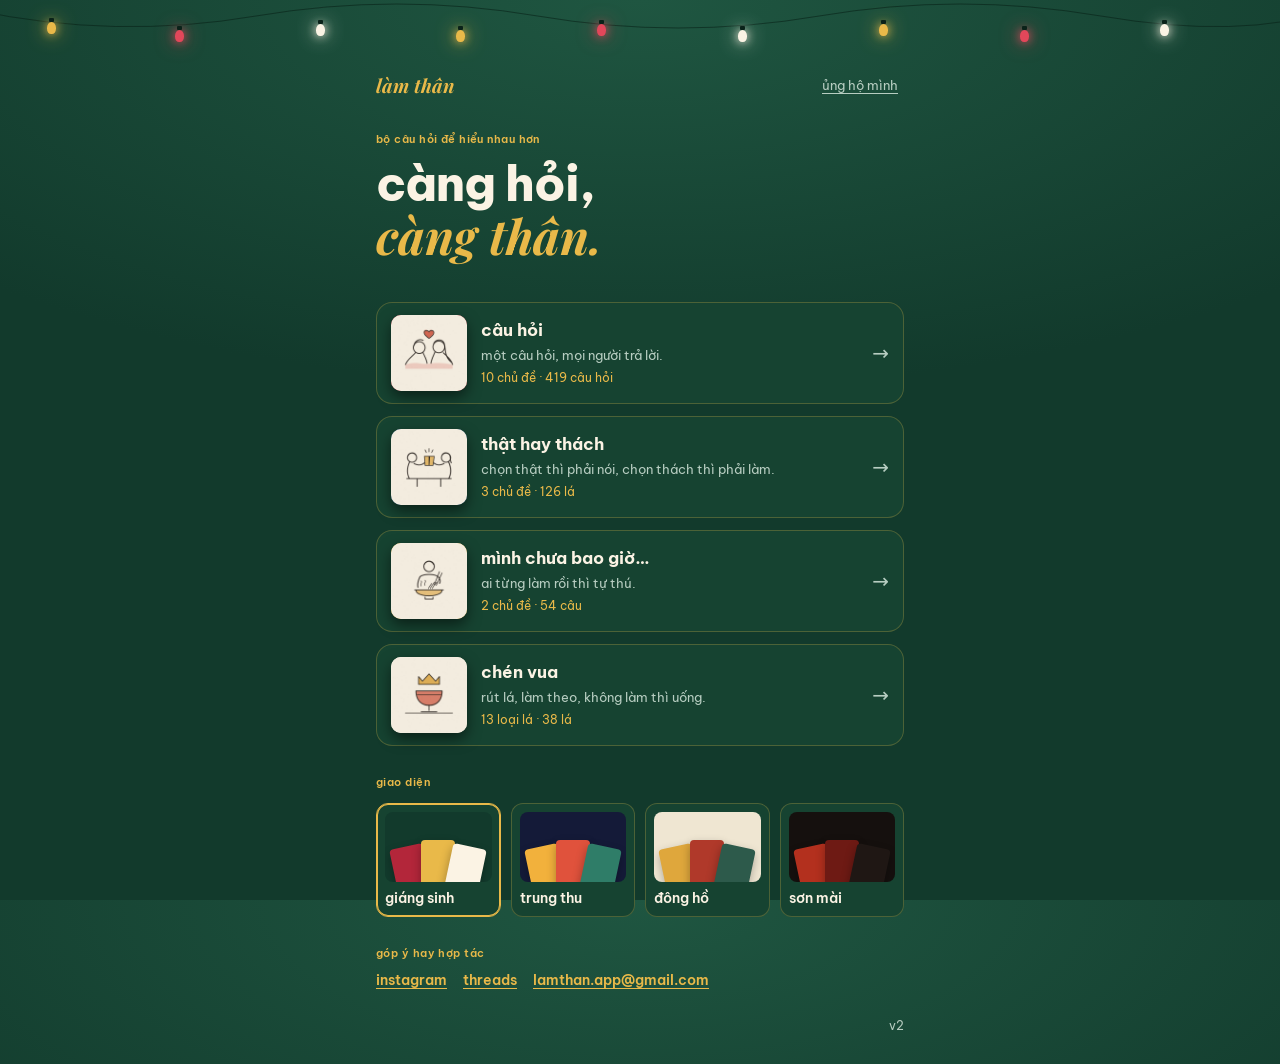
==== index.html @ cc56a8a8 "Chén Vua: Chủ Đề suggestions are concrete, checkable categories Co-Authored-By: Claude Opus 5.5 <nor" ====
<!doctype html>
<html lang="vi">
<head>
<meta charset="utf-8">
<meta name="viewport" content="width=device-width, initial-scale=1, viewport-fit=cover">
<meta name="theme-color" content="#141a38">
<meta name="description" content="Bộ câu hỏi để hiểu nhau hơn, cho những buổi cà phê, họp lớp, team building và những cuộc trò chuyện sâu.">
<link rel="icon" href="/icon.svg" type="image/svg+xml">
<link rel="icon" href="/icon-192.png" type="image/png" sizes="192x192">
<link rel="apple-touch-icon" href="/apple-touch-icon.png">
<link rel="manifest" href="/site.webmanifest">
<meta name="apple-mobile-web-app-title" content="làm thân">
<meta property="og:type" content="website">
<meta property="og:site_name" content="làm thân">
<meta property="og:title" content="làm thân · càng hỏi, càng thân">
<meta property="og:description" content="Bộ câu hỏi để hiểu nhau hơn, cho những buổi cà phê, họp lớp, team building và những cuộc trò chuyện sâu.">
<meta property="og:url" content="https://lamthan.com/">
<meta property="og:image" content="https://lamthan.com/og.png">
<meta property="og:image:width" content="1200">
<meta property="og:image:height" content="630">
<meta property="og:locale" content="vi_VN">
<meta name="twitter:card" content="summary_large_image">
<meta name="twitter:title" content="làm thân · càng hỏi, càng thân">
<meta name="twitter:description" content="Bộ câu hỏi để hiểu nhau hơn, cho những buổi cà phê, họp lớp, team building và những cuộc trò chuyện sâu.">
<meta name="twitter:image" content="https://lamthan.com/og.png">
<style>*,*::before,*::after{box-sizing:border-box}:root{padding-top:env(safe-area-inset-top,0px);padding-bottom:env(safe-area-inset-bottom,0px)}body{margin:0}img{max-width:100%}[hidden]{display:none!important}</style>
<title>làm thân</title>
<link rel="preconnect" href="https://fonts.googleapis.com">
<link rel="preconnect" href="https://fonts.gstatic.com" crossorigin>
<link rel="stylesheet" href="https://fonts.googleapis.com/css2?family=Playfair+Display:ital,wght@0,700;1,700&family=Be+Vietnam+Pro:wght@400;500;600;800&family=Cormorant+Garamond:ital,wght@1,500;1,600&family=Lora:ital,wght@0,700;1,600&display=swap">
<style>
  /* Themes ("giao diện"): each skin redefines tokens only. Default = Sơn Mài. */
  :root{
    --bg:#15100e; --bg-glow:#2a1c17; --surface:#211815; --field:#211815; --placeholder:#6f6254;
    --text:#ede3cf; --muted:#a39380;
    --accent:#c9a24a; --accent-soft:#8a7040; --on-accent:#1a120d;
    --line:rgba(201,162,74,.28); --line-strong:rgba(201,162,74,.55); --tint:rgba(237,227,207,.04);
    --c1:#b3301e; --c1-ink:#ede3cf;      /* cấp 1 — son đỏ */
    --c2:#6e1a14; --c2-ink:#ede3cf;      /* cấp 2 — cánh gián */
    --c3:#1f1714; --c3-ink:#ede3cf;      /* cấp 3 — sơn then */
    --debate:#2d4254; --debate-ink:#ede3cf;
    --wild:#c9a24a; --wild-ink:#1a120d; --final:#ede3cf; --final-ink:#2a1a14;
    --deck-3:#8c5a2b;
    --back-base:#1f1714; --back-rule:#c9a24a; --tap:#ede3cf;
    --seal-bg:#15100e; --seal-ink:#c9a24a; --seal-sub:#ede3cf; --seal-glow:none; --seal-size:20px;
    --veil:rgba(10,7,6,.82); --shadow:rgba(0,0,0,.5);
    --display:"Cormorant Garamond", "Iowan Old Style", Georgia, serif; --display-style:italic; --display-weight:500; --mark-size:20px;
    --sans:"Be Vietnam Pro", system-ui, -apple-system, "Segoe UI", Roboto, sans-serif;
    --card-font:var(--sans); --card-weight:800; --radius:18px;
    --truth:#c9a24a; --truth-ink:#1a120d; --dare:#b3301e; --dare-ink:#ede3cf;
    color-scheme:dark;
  }
  /* Đông Hồ — giấy điệp, màu khắc gỗ tự nhiên */
  :root[data-skin="dongho"]{
    --bg:#efe6d2; --bg-glow:#faf4e6; --surface:#faf5ea; --field:#fffaf0; --placeholder:#a3977f;
    --text:#221d17; --muted:#6d6250;
    --accent:#b0392a; --accent-soft:#dcaa9e; --on-accent:#fff8ec;
    --line:rgba(34,29,23,.16); --line-strong:rgba(34,29,23,.4); --tint:rgba(34,29,23,.03);
    --c1:#dfa73c; --c1-ink:#221d17; --c2:#b0392a; --c2-ink:#fff4e2; --c3:#2d5a4b; --c3-ink:#f6eedd;
    --debate:#2b3f6b; --debate-ink:#f6eedd;
    --wild:#221d17; --wild-ink:#efe6d2; --final:#fffaf0; --final-ink:#221d17;
    --deck-3:#6f8a3c;
    --back-base:#ece1c8; --back-rule:#221d17; --tap:#221d17;
    --seal-bg:#b0392a; --seal-ink:#fff4e2; --seal-sub:#fff4e2; --seal-size:19px;
    --veil:rgba(52,42,30,.5); --shadow:rgba(70,50,25,.22);
    --display:"Lora", Georgia, serif; --display-style:italic; --display-weight:600; --mark-size:19px;
    --card-font:"Lora", Georgia, serif; --card-weight:700; --radius:6px;
    --truth:#dfa73c; --truth-ink:#221d17; --dare:#b0392a; --dare-ink:#fff8ec;
    color-scheme:light;
  }
  /* Trung Thu — trăng rằm, đèn lồng đỏ, đêm tháng tám */
  /* Giáng Sinh — thông xanh, đỏ nam việt quất, đèn nháy vàng */
  :root[data-skin="giangsinh"]{
    --bg:#123a2c; --bg-glow:#1f5641; --surface:#174634; --field:#0f3226; --placeholder:#86a898;
    --text:#fbf3e4; --muted:#b7cdc1;
    --accent:#e9b949; --accent-soft:#8a7030; --on-accent:#1f1a08;
    --line:rgba(233,185,73,.26); --line-strong:rgba(233,185,73,.58); --tint:#164331;
    --c1:#b3263a; --c1-ink:#fbf3e4; --c2:#e9b949; --c2-ink:#2a1d06; --c3:#fbf3e4; --c3-ink:#123a2c;
    --debate:#2b5c8a; --debate-ink:#fbf3e4;
    --wild:#fbf3e4; --wild-ink:#123a2c; --final:#e9b949; --final-ink:#1f1a08;
    --deck-3:#b3263a;
    --back-base:#0f3226; --back-rule:#e9b949; --tap:#fbf3e4;
    --seal-bg:#b3263a; --seal-ink:#fbf3e4; --seal-sub:#ffd9a8; --seal-glow:0 0 12px rgba(233,185,73,.45); --seal-size:18px;
    --veil:rgba(5,20,14,.82); --shadow:rgba(0,0,0,.5);
    --display:"Playfair Display", Georgia, serif; --display-style:italic; --display-weight:700; --mark-size:19px;
    --card-font:"Playfair Display", Georgia, serif; --card-weight:700; --radius:16px;
    --truth:#e9b949; --truth-ink:#2a1d06; --dare:#b3263a; --dare-ink:#fbf3e4;
    color-scheme:dark;
  }
  :root[data-skin="giangsinh"] body{
    background-image:radial-gradient(120% 70% at 50% 0%, var(--bg-glow) 0%, var(--bg) 62%);
  }
  :root[data-skin="trungthu"]{
    --bg:#141a38; --bg-glow:#2b3468; --surface:#1d2450; --field:#161d3e; --placeholder:#7c83af;
    --text:#fdf3de; --muted:#a9afd4;
    --accent:#f2b13c; --accent-soft:#8a6a2c; --on-accent:#1a1236;
    --line:rgba(242,177,60,.26); --line-strong:rgba(242,177,60,.58); --tint:#1b2247;
    --c1:#f2b13c; --c1-ink:#2a1d06; --c2:#e0523c; --c2-ink:#fff1e4; --c3:#2f7d68; --c3-ink:#eafaf2;
    --debate:#7a5cc6; --debate-ink:#fdf3de;
    --wild:#fdf3de; --wild-ink:#1d2450; --final:#f2b13c; --final-ink:#1a1236;
    --deck-3:#e0523c;
    --back-base:#101636; --back-rule:#f2b13c; --tap:#fdf3de;
    --seal-bg:#e0523c; --seal-ink:#fff3dd; --seal-sub:#ffd9a8; --seal-glow:0 0 12px rgba(242,177,60,.45); --seal-size:18px;
    --veil:rgba(7,10,28,.82); --shadow:rgba(0,0,0,.5);
    --display:"Lora", Georgia, serif; --display-style:italic; --display-weight:600; --mark-size:19px;
    --card-font:"Lora", Georgia, serif; --card-weight:700; --radius:12px;
    --truth:#f2b13c; --truth-ink:#2a1d06; --dare:#e0523c; --dare-ink:#fff1e4;
    color-scheme:dark;
  }
  /* the full moon, low in the sky, only on this skin */
  :root[data-skin="trungthu"] body{
    background-image:
      radial-gradient(circle 66px at 86% 15%, #fff6d8 0 40px, rgba(255,240,196,.42) 42px, rgba(255,236,178,.12) 70px, transparent 112px),
      radial-gradient(120% 70% at 50% 0%, var(--bg-glow) 0%, var(--bg) 62%);
  }
  /* đèn lồng: a string of lanterns over the top edge, and sky lanterns drifting up behind */
  .festive{display:none}
  :root[data-skin="trungthu"] .festive, :root[data-skin="giangsinh"] .festive{
    display:block;position:fixed;inset:0;overflow:hidden;pointer-events:none;z-index:-1;
  }
  :root[data-skin="trungthu"] .screen, :root[data-skin="giangsinh"] .screen{padding-block:70px 28px}
  :root:not([data-skin="trungthu"]) .lantern, :root:not([data-skin="trungthu"]) .sky{display:none}
  .xmas{display:none}
  :root[data-skin="giangsinh"] .xmas{display:block}
  /* đèn nháy: a string of fairy lights along the top edge, and snow falling behind */
  .xmas .wire{position:absolute;left:0;top:0;width:100%;height:46px}
  .xmas .light{position:absolute;left:var(--x);top:var(--y);width:9px;height:12px;margin-left:-4.5px;border-radius:50% 50% 45% 45%;
    background:var(--c);box-shadow:0 0 10px var(--c),0 0 20px var(--c);animation:twinkle var(--d) ease-in-out var(--t) infinite}
  .xmas .light::before{content:"";position:absolute;left:2px;top:-4px;width:5px;height:4px;border-radius:1px;background:#0a2219}
  @keyframes twinkle{0%,100%{opacity:1}50%{opacity:.35}}
  .xmas .flake{position:absolute;top:-12px;left:var(--x);width:var(--w);height:var(--w);border-radius:50%;background:#fff;opacity:0;
    animation:fall var(--d) linear var(--t) infinite}
  @keyframes fall{
    0%{transform:translate(0,0);opacity:0}
    8%{opacity:.85}
    90%{opacity:.6}
    100%{transform:translate(36px,105vh);opacity:0}
  }
  .lantern{position:absolute;top:-6px;left:var(--x);width:var(--w);
    transform-origin:50% -24px;animation:sway var(--d) ease-in-out var(--t) infinite}
  .lantern span{display:block}
  .lantern .cord{width:1px;height:20px;margin:0 auto;background:linear-gradient(rgba(242,177,60,.55),rgba(242,177,60,.3))}
  .lantern .bulb{position:relative;height:calc(var(--w) * 1.06);border-radius:50% / 46%;
    background:
      repeating-linear-gradient(90deg, rgba(90,10,0,.15) 0 1px, transparent 1px 6px),
      linear-gradient(180deg,#ff8a5c 0%,#e0523c 48%,#ad3520 100%);
    box-shadow:0 0 22px rgba(224,82,60,.45), inset 0 -5px 10px rgba(70,8,0,.28), inset 0 5px 9px rgba(255,214,150,.3)}
  .lantern .bulb::before,.lantern .bulb::after{content:"";position:absolute;left:26%;width:48%;height:4px;border-radius:2px;background:#f2b13c}
  .lantern .bulb::before{top:-2px}
  .lantern .bulb::after{bottom:-2px}
  .lantern .tassel{width:2px;height:15px;margin:2px auto 0;border-radius:1px;transform-origin:50% 0;
    background:linear-gradient(#f2b13c,rgba(242,177,60,.12));
    animation:sway calc(var(--d) * .75) ease-in-out var(--t) infinite}
  @keyframes sway{0%,100%{transform:rotate(-4.5deg)}50%{transform:rotate(4.5deg)}}
  /* đèn trời: small paper lanterns let go from below, drifting off the top */
  .sky{position:absolute;bottom:-60px;left:var(--x);width:var(--w);height:calc(var(--w) * 1.3);
    border-radius:50% 50% 44% 44% / 58% 58% 42% 42%;opacity:0;
    background:linear-gradient(180deg,#fff0c9,rgba(245,173,74,.75));
    box-shadow:0 0 18px rgba(255,196,96,.75);
    animation:rise var(--d) linear var(--t) infinite}
  @keyframes rise{
    0%{transform:translate(0,0);opacity:0}
    10%{opacity:.95}
    85%{opacity:.75}
    100%{transform:translate(28px,-115vh);opacity:0}
  }
  @media (prefers-reduced-motion:reduce){
    .lantern,.lantern .tassel,.sky,.xmas .light{animation:none}
    .xmas .flake{display:none}
  }

  :root{
    /* thật hay thách: each skin picks two colours that read apart across a table */
    --truth:var(--c1); --truth-ink:var(--c1-ink); --dare:var(--accent); --dare-ink:var(--on-accent);
    --back:
      repeating-linear-gradient(45deg, rgba(255,255,255,.07) 0 7px, rgba(0,0,0,.05) 7px 14px),
      radial-gradient(circle at 50% 50%, rgba(0,0,0,.07) 1.4px, transparent 1.6px) 0 0/16px 16px;
  }
  html,body{height:100%}
  body{
    background:var(--bg);
    background-image:radial-gradient(120% 70% at 50% 0%, var(--bg-glow) 0%, var(--bg) 60%);
    color:var(--text);font-family:var(--sans);font-size:15px;line-height:1.55;
    -webkit-font-smoothing:antialiased;overflow-x:hidden;transition:background-color .3s;
  }
  .app{max-width:560px;margin:0 auto;padding:0 16px;min-height:100%;display:flex;flex-direction:column}
  button{font:inherit;color:inherit;cursor:pointer;background:none;border:0}
  button:focus-visible,input:focus-visible,.deck:focus-visible,.card:focus-visible{outline:2px solid var(--accent);outline-offset:3px}
  .screen{flex:1;display:flex;flex-direction:column;padding-block:20px 28px}
  .display{font-family:var(--display);font-style:var(--display-style);font-weight:var(--display-weight)}

  /* ---------- shared ---------- */
  .eyebrow{font-size:11px;letter-spacing:.16em;text-transform:uppercase;color:var(--accent);font-weight:600}
  .btn{display:inline-flex;align-items:center;justify-content:center;gap:8px;min-height:48px;padding:0 22px;border-radius:999px;font-weight:600;font-size:15px;transition:transform .15s,background .2s,opacity .2s}
  .btn:active{transform:scale(.97)}
  .btn-gold{background:var(--accent);color:var(--on-accent)}
  .btn-ghost{border:1px solid var(--line-strong);color:var(--text)}
  .btn[disabled]{opacity:.35;pointer-events:none}
  .link{color:var(--muted);font-size:13px;text-decoration:underline;text-underline-offset:3px}

  /* ---------- home ---------- */
  .brand{display:flex;justify-content:space-between;align-items:center;gap:12px;padding-block:4px 0}
  .brand .mark{font-family:var(--display);font-style:var(--display-style);font-weight:var(--display-weight);font-size:var(--mark-size);color:var(--accent);line-height:1.2}
  .hero{padding-block:34px 26px}
  .hero h1{font-family:var(--sans);font-weight:800;font-size:clamp(34px,10vw,48px);line-height:1.08;letter-spacing:-.02em;margin:10px 0 12px;text-wrap:balance}
  .hero h1 em{font-family:var(--display);font-weight:var(--display-weight);font-style:var(--display-style);color:var(--accent);letter-spacing:0}
  .hero p{color:var(--muted);margin:0;max-width:36ch}
  .tally{margin:14px 0 0;font-size:13px;color:var(--muted);font-variant-numeric:tabular-nums;display:flex;align-items:center;gap:5px}
  .tally .n{display:inline-flex;color:var(--accent);font-weight:700;font-size:16px;line-height:1.2}
  .tally .slot{display:inline-block;width:.62em;height:1.2em;overflow:hidden}
  .tally .col{display:flex;flex-direction:column;will-change:transform}
  .tally .col span{display:block;height:1.2em;text-align:center}
  .tally .sep{display:inline-block;width:.32em;text-align:center}
  @media (prefers-reduced-motion:reduce){ .tally .col{transition:none!important} }
  .decks{display:grid;gap:12px}
  .deck{display:grid;grid-template-columns:62px 1fr auto;gap:16px;align-items:center;text-align:left;padding:14px 16px 14px 14px;border:1px solid var(--line);border-radius:14px;background:var(--tint);transition:background .2s,border-color .2s}
  .deck:hover{border-color:var(--line-strong)}
  .mini{width:62px;aspect-ratio:5/7;border-radius:min(var(--radius),6px);position:relative;box-shadow:0 6px 14px var(--shadow)}
  .mini::after{content:"";position:absolute;inset:4px;border:1px solid var(--line-strong);border-radius:3px}
  .deck h3{margin:0 0 2px;font-size:17px;font-weight:600}
  .deck p{margin:0;color:var(--muted);font-size:13px;line-height:1.4}
  .deck .meta{font-size:12px;color:var(--accent);margin-top:6px;font-variant-numeric:tabular-nums}
  .deck .played{font-size:12px;color:var(--muted);margin-top:2px;font-variant-numeric:tabular-nums}
  /* the two ways to play, on the home screen */
  .modes{display:grid;gap:12px}
  .mode{display:grid;grid-template-columns:76px 1fr auto;gap:14px;align-items:center;text-align:left;padding:12px 14px;border:1px solid var(--line);border-radius:16px;background:var(--tint);transition:border-color .2s,transform .15s}
  .mode:active{transform:scale(.99)}
  .mode .mini{width:76px;aspect-ratio:1/1;border-radius:10px;overflow:hidden;box-shadow:0 6px 14px var(--shadow)}
  .mode .mini::after{display:none}
  .mode h3{margin:0 0 2px;font-size:17px;font-weight:700}
  .mode p{margin:0;color:var(--muted);font-size:13px;line-height:1.4}
  .mode .meta{margin-top:5px;font-size:12px;color:var(--accent);font-variant-numeric:tabular-nums}
  .mode .go{font-size:20px;color:var(--muted)}
  /* thật hay thách: two piles, flat colour, tap one to flip it */
  .piles{flex:1;display:grid;grid-template-columns:1fr 1fr;align-items:center;gap:12px;padding-block:16px;min-height:0}
  .pile{position:relative;aspect-ratio:5/7;width:100%;cursor:pointer;transition:transform .15s}
  .pile:active{transform:scale(.98)}
  .pile .ghost,.pile .card{position:absolute;inset:0}
  .pile .card{cursor:pointer}
  .pile-truth .back-face,.pile-truth .ghost{background:var(--truth)}
  .pile-dare .back-face,.pile-dare .ghost{background:var(--dare)}
  .pile-truth .back-face::before{border-color:rgba(34,29,23,.4)}
  .pile-dare .back-face::before{border-color:rgba(255,244,226,.5)}
  .pile-word{text-align:center}
  .pile-word .w{font-family:var(--display);font-style:var(--display-style);font-weight:var(--display-weight);font-size:30px;line-height:1.05}
  .pile-word .s{font-size:9.5px;letter-spacing:.16em;text-transform:uppercase;opacity:.75;margin-top:4px}
  .pile-truth .pile-word,.pile-truth .pile-n{color:var(--truth-ink)}
  .pile-dare .pile-word,.pile-dare .pile-n{color:var(--dare-ink)}
  .pile-n{position:absolute;bottom:13px;left:0;right:0;text-align:center;font-size:11px;opacity:.65;font-variant-numeric:tabular-nums}
  .front-face.front-truth{background:var(--truth);color:var(--truth-ink)}
  .front-face.front-dare{background:var(--dare);color:var(--dare-ink)}
  .tag{padding:2px 9px;border-radius:999px;font-weight:700;letter-spacing:.04em;background:rgba(34,29,23,.12)}
  .front-dare .tag{background:rgba(255,255,255,.22)}
  .deck[aria-pressed="true"]{border-color:var(--accent);box-shadow:inset 0 0 0 1px var(--accent)}
  .deck .tick{width:26px;height:26px;border-radius:50%;border:1.5px solid var(--line-strong);display:grid;place-items:center;color:transparent;font-size:14px;font-weight:800;transition:all .15s}
  .deck[aria-pressed="true"] .tick{background:var(--accent);border-color:var(--accent);color:var(--on-accent)}
  .pickbar{position:sticky;bottom:0;margin-top:14px;padding-block:14px calc(10px + env(safe-area-inset-bottom, 0px));background:linear-gradient(to bottom,transparent,var(--bg) 35%);display:grid;z-index:2}
  .skins-wrap{margin-top:28px}
  .contact{margin-top:28px}
  .contact p{display:flex;flex-wrap:wrap;gap:6px 16px;margin:8px 0 0}
  .contact a{color:var(--accent);font-size:14px;font-weight:600;text-decoration:underline;text-underline-offset:3px;word-break:break-word}
  .skins{display:grid;grid-template-columns:repeat(2,1fr);gap:10px;margin-top:12px}
  @media (min-width:520px){.skins{grid-template-columns:repeat(4,1fr)}}
  .skin{display:grid;gap:8px;padding:8px 8px 10px;border:1px solid var(--line);border-radius:12px;text-align:left;background:var(--tint);transition:border-color .2s}
  .skin[aria-pressed="true"]{border-color:var(--accent);box-shadow:inset 0 0 0 1px var(--accent)}
  .skin .sw{height:70px;border-radius:8px;position:relative;overflow:hidden}
  .skin .sw i{position:absolute;bottom:-14px;width:34px;height:50px;border-radius:4px;box-shadow:0 4px 10px rgba(0,0,0,.3)}
  .skin .sw i:nth-child(1){left:calc(50% - 44px);transform:rotate(-12deg)}
  .skin .sw i:nth-child(2){left:calc(50% - 17px);bottom:-8px}
  .skin .sw i:nth-child(3){left:calc(50% + 10px);transform:rotate(12deg)}
  .skin b{font-size:13.5px;font-weight:600;display:block;line-height:1.2}
  .skin small{font-size:11.5px;color:var(--muted);line-height:1.3;display:block}
  .home-foot{margin-top:auto;padding-top:26px;display:flex;justify-content:space-between;align-items:center;color:var(--muted);font-size:12px}

  /* ---------- setup ---------- */
  .top{display:flex;align-items:center;gap:10px;min-height:40px}
  .back{width:40px;height:40px;border-radius:50%;border:1px solid var(--line-strong);display:grid;place-items:center;font-size:18px;flex:none}
  .top .title{font-weight:600}
  .section{margin-top:24px}
  .section h2{font-size:13px;font-weight:600;margin:0 0 10px;color:var(--muted)}
  .players{display:grid;gap:8px}
  .player{display:flex;gap:8px}
  .player input{flex:1;min-width:0;height:46px;border-radius:10px;border:1px solid var(--line-strong);background:var(--field);color:var(--text);padding:0 14px;font:inherit}
  .player input::placeholder{color:var(--placeholder)}
  .player .rm{width:46px;height:46px;border-radius:10px;border:1px solid var(--line);color:var(--muted);flex:none}
  .add{margin-top:8px}
  .chips{display:flex;flex-wrap:wrap;gap:8px}
  .chip{padding:9px 14px;border-radius:999px;border:1px solid var(--line-strong);font-size:14px;transition:all .15s}
  .chip[aria-pressed="true"]{background:var(--accent);color:var(--on-accent);border-color:var(--accent);font-weight:600}
  .chip[disabled]{opacity:.3;pointer-events:none}
  .hint{font-size:12.5px;color:var(--muted);margin:8px 0 0}
  .roles{display:flex;align-items:center;gap:10px;flex-wrap:wrap;margin-top:12px;font-size:14px}
  .roles b{color:var(--accent);font-weight:600}
  .swap{font-size:13px;padding:6px 12px;border-radius:999px;border:1px solid var(--line-strong)}
  .preview{margin-top:24px;padding:18px;border-radius:min(var(--radius),14px);background:var(--c1);color:var(--c1-ink);position:relative}
  .preview::after{content:"";position:absolute;inset:6px;border:1px solid currentColor;opacity:.25;border-radius:9px;pointer-events:none}
  .preview .eyebrow{color:inherit;opacity:.7}
  .preview p{margin:8px 0 0;font-family:var(--card-font);font-weight:var(--card-weight);font-size:20px;line-height:1.3}
  .setup-go{margin-top:auto;padding-top:24px;display:grid}

  /* ---------- play ---------- */
  .hud{display:flex;align-items:center;justify-content:space-between;gap:10px}
  #s-decks .hud{margin-bottom:18px}                    /* the grid was crowding the back button */
  .levels{display:flex;gap:6px;align-items:center}
  .lv{height:6px;width:28px;border-radius:3px;background:var(--line)}
  .lv.on{background:var(--accent)}
  .lv.done{background:var(--accent-soft)}
  .hud .up{font-size:13px;padding:8px 12px;border-radius:999px;border:1px solid var(--line-strong);color:var(--accent)}
  .turn{text-align:center;margin-top:18px;font-size:14px;color:var(--muted);min-height:22px}
  .turn b{color:var(--text);font-weight:600}
  .turn .arrow{color:var(--accent);margin:0 6px}
  .table{flex:1;display:grid;place-items:center;padding-block:16px;min-height:0}
  .stack{position:relative;width:min(80vw,330px,calc((100dvh - 280px) * .714));aspect-ratio:5/7;max-width:100%}
  .ghost,.card{position:absolute;inset:0;border-radius:var(--radius)}
  .ghost{background:var(--back), var(--back-base);box-shadow:0 10px 30px var(--shadow)}
  .ghost::after{content:"";position:absolute;inset:10px;border:1.5px solid var(--back-rule);border-radius:calc(var(--radius) * .55);opacity:.7}
  .ghost.g1{transform:translate(6px,8px) rotate(2.5deg);opacity:.75}
  .ghost.g2{transform:translate(-5px,14px) rotate(-3deg);opacity:.5}
  .card{perspective:1400px;touch-action:none;user-select:none;-webkit-user-select:none;transition:transform .35s cubic-bezier(.2,.8,.2,1),opacity .35s}
  .card.dragging{transition:none}
  .card.leave-r{transform:translateX(130%) rotate(16deg);opacity:0}
  .card.leave-l{transform:translateX(-130%) rotate(-16deg);opacity:0}
  .card.leave-d{transform:translateY(120%) scale(.92);opacity:0}
  .card.enter{transform:translateY(10px) scale(.97);opacity:0;transition:none}
  .card.enter .inner{transition:none}
  .inner{position:absolute;inset:0;transform-style:preserve-3d;transition:transform .7s cubic-bezier(.3,1.3,.5,1)}
  .card.flipped .inner{transform:rotateY(180deg)}
  .face{position:absolute;inset:0;border-radius:var(--radius);backface-visibility:hidden;-webkit-backface-visibility:hidden;overflow:hidden;box-shadow:0 18px 40px var(--shadow)}
  .back-face{background:var(--back), var(--back-base);display:grid;place-items:center;cursor:pointer}
  .back-face::before{content:"";position:absolute;inset:10px;border:1.5px solid var(--back-rule);border-radius:calc(var(--radius) * .55)}
  .seal{position:relative;background:var(--seal-bg);border:1.5px solid var(--back-rule);border-radius:999px;padding:10px 18px;text-align:center;max-width:calc(100% - 40px)}
  .seal .t{font-family:var(--display);font-style:var(--display-style);font-weight:var(--display-weight);font-size:var(--seal-size);color:var(--seal-ink);line-height:1.25;white-space:nowrap;text-shadow:var(--seal-glow)}
  .seal .s{font-size:10px;letter-spacing:.2em;text-transform:uppercase;color:var(--seal-sub);opacity:.8;margin-top:2px}
  .tap{position:absolute;bottom:22px;left:0;right:0;text-align:center;font-size:12px;color:var(--tap);opacity:.85}
  .front-face{transform:rotateY(180deg);display:flex;flex-direction:column;padding:24px 22px 18px;background:var(--c1);color:var(--c1-ink)}
  .front-face::before{content:"";position:absolute;inset:8px;border:1px solid currentColor;opacity:.25;border-radius:calc(var(--radius) * .67);pointer-events:none}
  .front-face[data-lv="1"]{background:var(--c2);color:var(--c2-ink)}
  .front-face[data-lv="2"]{background:var(--c3);color:var(--c3-ink)}
  .front-face.wild{background:var(--wild);color:var(--wild-ink)}
  .front-face.debate{background:var(--debate);color:var(--debate-ink)}
  .front-face.debate .timer{background:var(--debate-ink);color:var(--debate)}
  .rule{margin:0 0 12px;font-size:13px;line-height:1.45;opacity:.85}
  .front-face.final{background:var(--final);color:var(--final-ink)}
  .f-top{display:flex;justify-content:space-between;font-size:11px;letter-spacing:.14em;text-transform:uppercase;font-weight:600;opacity:.75}
  .q{flex:1;display:flex;align-items:center;font-family:var(--card-font);font-weight:var(--card-weight);font-size:clamp(20px,5.8vw,25px);line-height:1.3;letter-spacing:-.01em;text-wrap:pretty;margin:10px 0}
  .f-bot{display:flex;justify-content:space-between;align-items:flex-end;gap:8px;font-size:11px;opacity:.7}
  .f-bot .n{font-family:var(--display);font-style:var(--display-style);font-size:15px;white-space:nowrap}
  .timer{align-self:flex-start;margin-bottom:6px;padding:8px 14px;border-radius:999px;background:var(--wild-ink);color:var(--wild);font-weight:600;font-size:14px;font-variant-numeric:tabular-nums}
  .actions{display:grid;grid-template-columns:auto 1fr 1.4fr;gap:10px}
  .btn-narrow{padding:0 16px;font-size:17px}
  .count{text-align:center;font-size:12px;color:var(--muted);margin-top:10px;font-variant-numeric:tabular-nums}

  /* ---------- overlays ---------- */
  /* Chén Vua: the card's colour says what kind it is before anyone reads it */
  #vua-front{padding:22px 20px 16px}
  #vua-front[data-k="drink"]{background:var(--c1);color:var(--c1-ink)}
  #vua-front[data-k="game"]{background:var(--debate);color:var(--debate-ink)}
  #vua-front[data-k="pull"]{background:var(--c3);color:var(--c3-ink)}
  #vua-front[data-k="cup"]{background:var(--accent);color:var(--on-accent)}
  #vua-front[data-k="skip"],#vua-front[data-k="end"]{background:var(--surface);color:var(--text);border:1.5px dashed var(--line-strong)}
  #vua-front[data-k="skip"]::before,#vua-front[data-k="end"]::before{display:none}
  #vua-front.final{box-shadow:inset 0 0 0 3px currentColor}
  .vua-main{flex:1;display:flex;flex-direction:column;align-items:center;justify-content:center;gap:8px;min-height:0}
  .vua-main svg.vua-ic{width:84px;height:84px}
  #vua-front.final .vua-main svg.vua-ic{width:100px;height:100px}
  .vua-name{margin:0;font-family:var(--display);font-style:var(--display-style);font-weight:var(--display-weight);font-size:30px;line-height:1.05}
  #vua-front.final .vua-name{font-size:36px}
  .vua-say{margin:8px 0 0;font-size:14px;line-height:1.45}
  #vua-front .f-bot{margin-top:12px}
  #vua-front.lead .f-top{order:-3}
  #vua-front.lead .vua-name{order:-2;margin-top:14px}
  #vua-front.lead .vua-say{order:-1;margin-bottom:6px}
  .vua-quote{margin:0;align-self:stretch;font-family:var(--card-font);font-weight:var(--card-weight);font-size:clamp(19px,5.4vw,24px);line-height:1.3;letter-spacing:-.01em;text-wrap:pretty}
  .vua-ex{margin:2px 0 0;align-self:stretch;font-size:13px;font-style:italic;opacity:.8}
  .vua-lbl{align-self:stretch;font-size:10px;letter-spacing:.12em;text-transform:uppercase;opacity:.7}
  .vua-topic{align-self:stretch;display:flex;align-items:center;justify-content:space-between;gap:8px;border:1px solid currentColor;border-radius:12px;padding:6px 6px 6px 12px;font-weight:700;font-size:16px}
  .vua-swap{flex:none;width:40px;height:40px;border-radius:999px;border:1px solid currentColor;display:grid;place-items:center}
  .vua-pills{align-self:stretch;display:flex;flex-wrap:wrap;gap:6px}
  .vua-pill{min-height:40px;padding:0 14px;border-radius:999px;border:1px solid currentColor;font-size:14px;font-weight:600}
  .vua-pill[aria-pressed="true"]{background:var(--c3-ink);color:var(--c3);border-color:var(--c3-ink)}
  .vua-kinds{align-self:stretch;display:grid;grid-template-columns:1fr 1fr;gap:8px}
  .vua-kinds button{min-height:50px;border-radius:12px;font-weight:700;font-size:16px}
  .vua-kinds .t{background:var(--truth);color:var(--truth-ink)}
  .vua-kinds .d{background:var(--dare);color:var(--dare-ink)}
  .vua-cups{display:inline-flex;gap:4px}
  .vua-cups svg{width:15px;height:15px}
  .vua-status{display:flex;align-items:center;justify-content:center;gap:8px;font-size:13px;color:var(--muted);margin:0 0 12px;font-variant-numeric:tabular-nums}
  .vua-status .vua-cups{color:var(--accent)}
  #s-vua .actions{grid-template-columns:1fr}
  #s-vua .hud .back{flex:none}
  .vua-steps{list-style:none;margin:4px 0 20px;padding:0;display:grid;gap:12px;counter-reset:s}
  .vua-steps li{display:grid;grid-template-columns:26px 1fr;gap:12px;align-items:start;line-height:1.5;counter-increment:s}
  .vua-steps li::before{content:counter(s);width:26px;height:26px;border-radius:50%;background:var(--accent);color:var(--on-accent);display:grid;place-items:center;font-weight:700;font-size:13px}
  .veil{position:fixed;inset:0;background:var(--veil);backdrop-filter:blur(6px);-webkit-backdrop-filter:blur(6px);display:grid;place-items:center;padding:16px;z-index:10}
  .sheet{width:100%;max-width:440px;max-height:calc(100% - 32px);overflow:auto;background:var(--surface);color:var(--text);border:1px solid var(--line);border-radius:18px;padding:24px 22px;box-shadow:0 20px 50px var(--shadow)}
  .sheet h2{font-family:var(--display);font-style:var(--display-style);font-weight:var(--display-weight);font-size:30px;margin:6px 0 10px;color:var(--accent);line-height:1.2}
  .sheet p{margin:0 0 16px}
  .sheet ol{padding-left:20px;margin:0 0 20px;display:grid;gap:10px}
  .sheet li::marker{color:var(--accent);font-weight:600}
  .sheet .btn{width:100%}
  .interlude{text-align:center}
  .interlude .num{font-family:var(--display);font-style:var(--display-style);font-size:88px;line-height:1;color:var(--accent)}
  .interlude h2{font-family:var(--sans);font-style:normal;font-weight:800;color:var(--text);font-size:28px;margin:8px 0}
  .interlude p{color:var(--muted);max-width:30ch;margin:0 auto 22px}

  @media (prefers-reduced-motion:reduce){
    .inner,.card,.btn,body{transition:none!important}
  }
  /* ---------- debate edition ---------- */
  .mini{display:block;overflow:hidden}
  .mini img{display:block;width:100%;height:100%;object-fit:cover}
  .mini[data-c="0"]{background:var(--c1);color:var(--c1-ink)} .mini[data-c="1"]{background:var(--c2);color:var(--c2-ink)}
  .mini[data-c="2"]{background:var(--c3);color:var(--c3-ink)} .mini[data-c="3"]{background:var(--debate);color:var(--debate-ink)}
  .deck{grid-template-columns:68px 1fr auto}
  .mini{width:68px}
  .front-face[data-c="1"]{background:var(--c2);color:var(--c2-ink)}
  .front-face[data-c="2"]{background:var(--c3);color:var(--c3-ink)}
  .front-face[data-c="3"]{background:var(--debate);color:var(--debate-ink)}
  /* the count-down button is the card inverted */
  .front-face[data-c="0"] .timer{background:var(--c1-ink);color:var(--c1)}
  .front-face[data-c="1"] .timer{background:var(--c2-ink);color:var(--c2)}
  .front-face[data-c="2"] .timer{background:var(--c3-ink);color:var(--c3)}
  .front-face[data-c="3"] .timer{background:var(--debate-ink);color:var(--debate)}
  /* home: topic tiles, two per row, painting fills the square */
  .decks{grid-template-columns:repeat(2,minmax(0,1fr));gap:12px}
  .deck{position:relative;display:block;aspect-ratio:1/1;padding:0;overflow:hidden;border-radius:14px;border:1px solid var(--line-strong);background:#f3ecdf;transition:transform .15s,box-shadow .15s}
  .deck:hover{transform:translateY(-2px)}
  .deck .mini{position:absolute;inset:0;width:100%;height:100%;border-radius:0;box-shadow:none}
  .deck .mini::after{display:none}
  .deck .mini img{object-position:50% 50%}
  .deck .cap{position:absolute;left:0;right:0;bottom:0;padding:18px 11px 9px;background:linear-gradient(to top,rgba(243,236,223,1) 0%,rgba(243,236,223,.95) 60%,rgba(243,236,223,0));text-align:left}
  .deck .cap h3{margin:0;font-size:15px;font-weight:700;line-height:1.2;color:#221d17;text-wrap:balance}
  .deck .cap .meta{margin-top:2px;font-size:11.5px;color:#8a6f52}
  .deck .cap .played{margin-top:1px;font-size:11.5px;color:#7d7266}
  .deck .cap p{display:none}
  .deck .tick{position:absolute;top:8px;right:8px;width:26px;height:26px;background:#fffaf0;border:1.5px solid rgba(42,36,32,.35);color:transparent}
  .deck[aria-pressed="true"]{border-color:var(--accent);box-shadow:0 0 0 3px var(--accent)}
  .deck[aria-pressed="true"] .tick{background:var(--accent);color:var(--on-accent)}
  /* every piece of text renders lowercase */
  body, body *{text-transform:lowercase !important}
  .eyebrow{letter-spacing:.04em}
  .f-top{letter-spacing:.03em}
  .seal .s{letter-spacing:.06em}
  .tip-sheet{text-align:center;justify-items:center}
  .tip-sheet p{max-width:34ch}
  .tip-sheet img{width:min(260px,70vw);aspect-ratio:1;object-fit:contain;border-radius:12px;background:#fff;padding:10px;border:1px solid var(--line);margin:2px auto 6px}
  .tip-bank{font-size:14px;font-weight:600;letter-spacing:.01em;text-transform:none !important}
  .tip-note{color:var(--muted);font-size:14px}
  .hud-title{flex:1;text-align:center;font-weight:600;font-size:15px;white-space:nowrap;overflow:hidden;text-overflow:ellipsis}
  .hud-count{min-width:40px;text-align:right;font-size:12px;color:var(--muted);font-variant-numeric:tabular-nums}
</style>
<script>try{var sk=localStorage.getItem("nltq-pick")&&localStorage.getItem("nltq-skin")||"giangsinh";if(["giangsinh","trungthu","dongho","sonmai"].indexOf(sk)<0)sk="giangsinh";if(sk!=="sonmai")document.documentElement.dataset.skin=sk}catch(e){document.documentElement.dataset.skin="giangsinh"}</script>
</head>
<body>

<div class="festive" aria-hidden="true">
<span class="xmas">
  <svg class="wire" viewBox="0 0 100 46" preserveAspectRatio="none"><path d="M-2 10 Q 9 40 20 16 T 42 16 T 64 16 T 86 16 T 104 10" fill="none" stroke="#0a2219" stroke-width="0.6" vector-effect="non-scaling-stroke"></path></svg>
  <span class="light" style="--x:4%;--y:22px;--c:#e9b949;--d:2.2s;--t:-0.3s"></span>
  <span class="light" style="--x:14%;--y:30px;--c:#e2475a;--d:2.8s;--t:-1.1s"></span>
  <span class="light" style="--x:25%;--y:24px;--c:#fbf3e4;--d:2.4s;--t:-0.7s"></span>
  <span class="light" style="--x:36%;--y:30px;--c:#e9b949;--d:3.1s;--t:-1.9s"></span>
  <span class="light" style="--x:47%;--y:24px;--c:#e2475a;--d:2.6s;--t:-0.2s"></span>
  <span class="light" style="--x:58%;--y:30px;--c:#fbf3e4;--d:2.9s;--t:-1.4s"></span>
  <span class="light" style="--x:69%;--y:24px;--c:#e9b949;--d:2.3s;--t:-0.9s"></span>
  <span class="light" style="--x:80%;--y:30px;--c:#e2475a;--d:3.0s;--t:-0.5s"></span>
  <span class="light" style="--x:91%;--y:24px;--c:#fbf3e4;--d:2.5s;--t:-1.6s"></span>
  <span class="flake" style="--x:6%;--w:4px;--d:14s;--t:-2s"></span>
  <span class="flake" style="--x:18%;--w:3px;--d:18s;--t:-9s"></span>
  <span class="flake" style="--x:31%;--w:5px;--d:16s;--t:-5s"></span>
  <span class="flake" style="--x:44%;--w:3px;--d:21s;--t:-13s"></span>
  <span class="flake" style="--x:57%;--w:4px;--d:15s;--t:-1s"></span>
  <span class="flake" style="--x:68%;--w:3px;--d:19s;--t:-7s"></span>
  <span class="flake" style="--x:79%;--w:5px;--d:17s;--t:-11s"></span>
  <span class="flake" style="--x:90%;--w:3px;--d:20s;--t:-4s"></span>
  <span class="flake" style="--x:12%;--w:2px;--d:24s;--t:-16s"></span>
  <span class="flake" style="--x:73%;--w:2px;--d:23s;--t:-19s"></span>
</span>
  <span class="lantern" style="--x:6%;--w:30px;--d:6.4s;--t:-.2s"><span class="cord"></span><span class="bulb"></span><span class="tassel"></span></span>
  <span class="lantern" style="--x:21%;--w:24px;--d:7.6s;--t:-1.9s"><span class="cord"></span><span class="bulb"></span><span class="tassel"></span></span>
  <span class="lantern" style="--x:39%;--w:33px;--d:6.9s;--t:-3.4s"><span class="cord"></span><span class="bulb"></span><span class="tassel"></span></span>
  <span class="lantern" style="--x:57%;--w:26px;--d:8.2s;--t:-.9s"><span class="cord"></span><span class="bulb"></span><span class="tassel"></span></span>
  <span class="lantern" style="--x:74%;--w:31px;--d:7.1s;--t:-2.6s"><span class="cord"></span><span class="bulb"></span><span class="tassel"></span></span>
  <span class="lantern" style="--x:90%;--w:23px;--d:6.6s;--t:-4.1s"><span class="cord"></span><span class="bulb"></span><span class="tassel"></span></span>
  <span class="sky" style="--x:14%;--w:11px;--d:34s;--t:-4s"></span>
  <span class="sky" style="--x:48%;--w:8px;--d:44s;--t:-21s"></span>
  <span class="sky" style="--x:81%;--w:13px;--d:39s;--t:-31s"></span>
</div>

<div class="app" id="app">

  <!-- HOME -->
  <section class="screen" id="s-home">
    <div class="brand">
      <span class="mark">Làm Thân</span>
      <button class="link" id="tip-open">Ủng hộ mình</button>
    </div>
    <div class="hero">
      <div class="eyebrow">Bộ câu hỏi để hiểu nhau hơn</div>
      <h1>Càng hỏi,<br><em>càng thân.</em></h1>
      <p class="tally" id="tally" hidden><span class="n" id="tally-n"></span><span>câu hỏi đã được trả lời</span></p>
    </div>
    <div class="modes" id="modes">
      <button class="mode" id="mode-hoi">
        <span class="mini" data-c="0"><img alt="" id="mode-hoi-art"></span>
        <span class="cap"><h3>Câu hỏi</h3><p>Một câu hỏi, mọi người trả lời.</p><div class="meta" id="mode-hoi-meta"></div></span>
        <span class="go" aria-hidden="true">→</span>
      </button>
      <button class="mode mode-tod" id="mode-tod">
        <span class="mini" data-c="3"><img alt="" id="mode-tod-art"></span>
        <span class="cap"><h3>Thật hay Thách</h3><p>Chọn thật thì phải nói, chọn thách thì phải làm.</p><div class="meta" id="mode-tod-meta"></div></span>
        <span class="go" aria-hidden="true">→</span>
      </button>
      <button class="mode" id="mode-nhb">
        <span class="mini" data-c="1"><img alt="" id="mode-nhb-art"></span>
        <span class="cap"><h3>Mình chưa bao giờ…</h3><p>Ai từng làm rồi thì tự thú.</p><div class="meta" id="mode-nhb-meta"></div></span>
        <span class="go" aria-hidden="true">→</span>
      </button>
      <button class="mode" id="mode-vua">
        <span class="mini" data-c="2"><img alt="" id="mode-vua-art"></span>
        <span class="cap"><h3>Chén Vua</h3><p>Rút lá, làm theo, không làm thì uống.</p><div class="meta" id="mode-vua-meta"></div></span>
        <span class="go" aria-hidden="true">→</span>
      </button>
    </div>
    <div class="skins-wrap">
      <div class="eyebrow">Giao diện</div>
      <div class="skins" id="skins"></div>
    </div>
    <div class="contact">
      <div class="eyebrow">Góp ý hay hợp tác</div>
      <p>
        <a href="https://www.instagram.com/lamthan_app" target="_blank" rel="noopener">Instagram</a>
        <a href="https://www.threads.com/@lamthan_app" target="_blank" rel="noopener">Threads</a>
        <a href="mailto:lamthan.app@gmail.com">lamthan.app@gmail.com</a>
      </p>
    </div>
    <div class="home-foot">
      <span></span>
      <span>v2</span>
    </div>
  </section>

  <!-- DECKS -->
  <section class="screen" id="s-decks" hidden>
    <div class="hud">
      <button class="back" id="decks-back" aria-label="Về trang chủ">←</button>
      <div class="hud-title" id="decks-title"></div>
      <span class="hud-count"></span>
    </div>
    <div class="decks" id="decks"></div>
    <div class="pickbar"><button class="btn btn-gold" id="pick-go" disabled>Chọn ít nhất một chủ đề</button></div>
  </section>

  <!-- PLAY -->
  <section class="screen" id="s-play" hidden>
    <div class="hud">
      <button class="back" id="play-back" aria-label="Về trang chủ">←</button>
      <div class="hud-title" id="hud-title"></div>
      <span class="hud-count" id="hud-count"></span>
    </div>
    <div class="table">
      <div class="stack">
        <div class="ghost g2"></div>
        <div class="ghost g1"></div>
        <div class="card" id="card" tabindex="0" aria-live="polite">
          <div class="inner">
            <div class="face back-face">
              <div class="seal"><div class="t">Làm Thân</div><div class="s">Hiểu nhau hơn</div></div>
              <div class="tap">Chạm để lật</div>
            </div>
            <div class="face front-face" id="front">
              <div class="f-top"><span id="f-topic"></span><span id="f-ask">Có hay không?</span></div>
              <div class="q" id="q"></div>
              <div class="f-bot"><span>Làm Thân</span><span class="n" id="f-n"></span></div>
            </div>
          </div>
        </div>
      </div>
    </div>
    <div class="actions">
      <button class="btn btn-ghost btn-narrow" id="prev" aria-label="Câu trước" title="Câu trước">←</button>
      <button class="btn btn-ghost" id="skip">Để sau</button>
      <button class="btn btn-gold" id="next">Lật bài</button>
    </div>
    <div class="count" id="count"></div>
  </section>

  <!-- THẬT HAY THÁCH -->
  <section class="screen" id="s-tod" hidden>
    <div class="hud">
      <button class="back" id="tod-back" aria-label="Về chọn chủ đề">←</button>
      <div class="hud-title" id="tod-hud-title"></div>
      <span class="hud-count" id="tod-hud-count"></span>
    </div>
    <div class="piles" id="piles">
      <div class="pile pile-truth" id="pile-truth" role="button" tabindex="0" aria-label="Rút lá thật">
        <div class="ghost g2"></div><div class="ghost g1"></div>
        <div class="card"><div class="inner"><div class="face back-face">
          <div class="pile-word"><div class="w">Thật</div><div class="s">Chạm để lật</div></div>
          <div class="pile-n" id="n-truth"></div>
        </div></div></div>
      </div>
      <div class="pile pile-dare" id="pile-dare" role="button" tabindex="0" aria-label="Rút lá thách">
        <div class="ghost g2"></div><div class="ghost g1"></div>
        <div class="card"><div class="inner"><div class="face back-face">
          <div class="pile-word"><div class="w">Thách</div><div class="s">Chạm để lật</div></div>
          <div class="pile-n" id="n-dare"></div>
        </div></div></div>
      </div>
    </div>
    <div class="table" id="tod-table" hidden>
      <div class="stack">
        <div class="ghost g2"></div>
        <div class="ghost g1"></div>
        <div class="card flipped" id="tod-card">
          <div class="inner">
            <div class="face back-face"></div>
            <div class="face front-face" id="tod-front">
              <div class="f-top"><span id="tod-topic"></span><span class="tag" id="tod-tag"></span></div>
              <div class="q" id="tod-q"></div>
              <div class="f-bot"><span>Làm Thân</span><span class="n" id="tod-n"></span></div>
            </div>
          </div>
        </div>
      </div>
    </div>
    <div class="actions" id="tod-actions" hidden>
      <button class="btn btn-ghost btn-narrow" id="tod-prev" aria-label="Lá trước" title="Lá trước">←</button>
      <button class="btn btn-ghost" id="tod-skip">Để sau</button>
      <button class="btn btn-gold" id="tod-next">Lá tiếp →</button>
    </div>
    <div class="count" id="tod-note"></div>
  </section>

  <!-- CHÉN VUA -->
  <section class="screen" id="s-vua" hidden>
    <div class="hud">
      <button class="back" id="vua-back" aria-label="Về trang chủ">←</button>
      <div class="hud-title">Chén Vua</div>
      <button class="back" id="vua-help" aria-label="Cách chơi">?</button>
    </div>
    <div class="table">
      <div class="stack">
        <div class="ghost g2"></div>
        <div class="ghost g1"></div>
        <div class="card" id="vua-card" tabindex="0" aria-live="polite">
          <div class="inner">
            <div class="face back-face">
              <div class="seal"><div class="t">Chén Vua</div><div class="s">Làm Thân</div></div>
              <div class="tap">Chạm để rút</div>
            </div>
            <div class="face front-face" id="vua-front">
              <div class="f-top"><span id="vua-top">Chén Vua</span><span id="vua-tag"></span></div>
              <div class="vua-main" id="vua-main"></div>
              <h2 class="vua-name" id="vua-name"></h2>
              <p class="vua-say" id="vua-say"></p>
              <div class="f-bot"><span>Làm Thân</span><span class="n" id="vua-n"></span></div>
            </div>
          </div>
        </div>
      </div>
    </div>
    <div class="vua-status"><span>Chén Vua</span><span class="vua-cups" id="vua-cups"></span><span id="vua-left"></span></div>
    <div class="actions"><button class="btn btn-gold" id="vua-next">Rút lá đầu tiên</button></div>
  </section>
</div>

<!-- overlays -->
<div class="veil" id="vua-rules" hidden>
  <div class="sheet">
    <div class="eyebrow">Chén Vua</div>
    <h2>Cách chơi</h2>
    <ol class="vua-steps">
      <li><span>Đặt một ly trống ở giữa bàn. Đây là Chén Vua.</span></li>
      <li><span>Lần lượt từng người rút một lá, đọc to và làm theo.</span></li>
      <li><span>Không làm được hoặc từ chối thì uống.</span></li>
      <li><span>Rút trúng lá Chén Vua: rót một ít đồ uống của bạn vào ly giữa. Ai rút lá Chén Vua thứ tư thì uống cạn ly đó.</span></li>
    </ol>
    <button class="btn btn-gold" id="vua-go">Bắt đầu</button>
  </div>
</div>

<div class="veil" id="tip" hidden>
  <div class="sheet tip-sheet">
    <div class="eyebrow">Cảm ơn bạn</div>
    <h2>Mời mình ly cà phê</h2>
    <p>Nếu thấy game hay, bạn có thể quét mã để ủng hộ mình làm thêm nhiều bộ câu hỏi mới.</p>
    <img id="tip-qr" src="/qr.png" alt="Mã QR chuyển khoản">
    <p class="tip-note" id="tip-note" hidden>Mã QR sẽ được cập nhật sớm.</p>
    <p class="tip-bank" id="tip-bank"></p>
    <button class="btn btn-gold" id="tip-close">Đóng</button>
  </div>
</div>

<div class="veil" id="agegate" hidden>
  <div class="sheet">
    <div class="eyebrow">Chỉ dành cho người lớn</div>
    <h2>Cả nhóm đã đủ 18 tuổi?</h2>
    <p>Chủ đề Chuyện Ấy có những câu về tình dục. Chỉ chơi khi mọi người đều từ 18 tuổi trở lên và thoải mái với chủ đề này.</p>
    <div style="display:grid;gap:10px">
      <button class="btn btn-gold" id="age-ok">Tất cả đều đủ 18 tuổi</button>
      <button class="btn btn-ghost" id="age-no">Quay lại</button>
    </div>
  </div>
</div>

<script>
/* ============ TOPICS — every card is a debate statement ============
   Rule of thumb: a real "có nên…?" choice both sides can defend, in the way people actually talk. */
const TOPICS = [
 {id:"yeu", name:"Tình Yêu", sub:"Người cũ, ghen tuông, ngoại tình, những luật ngầm khi yêu.", cards:[
  "Việc yêu người yêu cũ của bạn thân có nên được chấp nhận?",
  "Bạn thân khác giới có thật sự tồn tại?",
  "Có nên xem điện thoại của người yêu?",
  "Yêu nhau thì có nên biết mật khẩu điện thoại của nhau?",
  "Chia tay rồi có nên unfollow người yêu cũ?",
  "Ngoại tình tư tưởng có tính là ngoại tình không?",
  "Đang có bồ mới thì có được đi chơi riêng với người yêu cũ?",
  "Có nên yêu xa?",
  "Có nên yêu người hơn mình mười tuổi?",
  "Con gái có nên tỏ tình trước?",
  "Nên yêu người yêu mình hơn là người mình yêu?",
  "Chia tay rồi có làm bạn được không?",
  "Có nên kể hết chuyện tình cũ cho người yêu mới?",
  "Không ghen là không yêu?",
  "Yêu là phải công khai trên mạng?",
  "Người yêu ngoại tình một lần và xin lỗi thì có thể tha thứ?",
  "Người yêu thả tim story người cũ thì có phải chuyện lớn?",
  "Có nên giữ ảnh chụp chung với người yêu cũ?",
  "Có nên yêu người mà gia đình không thích?",
  "Có nên cho người yêu đi du lịch chung với hội bạn khác giới?",
  "Có nên yêu người từng là mối tình đầu của bạn thân?",
  "Tình yêu sét đánh có thật không?",
  "Có nên hẹn hò hai người cùng lúc nếu chưa xác định ai chính thức?",
  "Có nên yêu người từng ly hôn?",
  "Có nên công khai chuyện tiền bạc hết cho người yêu biết?",
  "Có nên yêu đồng nghiệp cùng công ty?",
  "Có nên yêu người có con riêng?",
  "Có nên để người yêu đọc tin nhắn với bạn thân của mình?",
  "Yêu nhau lâu rồi có bắt buộc phải cưới?",
  "Có nên chấp nhận người yêu vẫn giữ liên lạc với người cũ vì công việc?",
  "Có nên tiếp tục yêu xa vô thời hạn nếu không có ngày đoàn tụ rõ ràng?",
  "Có nên yêu người từng là trà xanh trong một mối quan hệ khác?",
  "Có nên chấp nhận người yêu có nhiều bạn thân khác giới?",
  "Có nên yêu người chưa từng yêu ai trước đó?",
  "Có nên yêu người có định hướng sự nghiệp khác hẳn mình?",
  "Có nên yêu người từng là situationship của bạn thân?",
  "Có nên yêu người vẫn còn ở chung nhà với người yêu cũ vì chưa dọn ra?",
  "Có nên yêu người kiếm tiền ít hơn mình rất nhiều?",
  "Có nên tiếp tục yêu người không muốn có con?",
  "Có nên chọn sự nghiệp thay vì mối tình đang yêu xa?",
  "Có nên cưới người thu nhập bấp bênh dù rất yêu?",
  "Có nên yêu người kém mình rất nhiều về học vấn?",
  "Có nên cưới người mà mình biết mẹ chồng tương lai rất khó tính?",
  "Có nên yêu người luôn coi bạn thân của mình là ưu tiên số một?",
  "Có nên yêu người đã từng làm OnlyFans?",
  "Có nên yêu người có gu ăn mặc hoàn toàn khác gu thẩm mỹ của mình?",
  "Có nên chấp nhận một situationship nếu mình cũng chưa muốn nghiêm túc?",
  "Người yêu chưa bao giờ đăng ảnh mình lên story có phải red flag?",
  "Ngoại tình vì cô đơn khi yêu xa, có tha thứ không?",
  "Có nên yêu người vẫn giữ quà kỷ niệm từ người yêu cũ?",
  "Có nên yêu lại người mình từng chủ động chia tay?",
  "Người yêu vẫn follow crush cũ có đáng lo không?",
  "Có nên đọc lại tin nhắn cũ của người yêu với người yêu cũ?",
  "Yêu nhau nhưng không muốn sống chung có bình thường không?",
  "Có nên chia tay nếu người yêu không nhớ ngày kỷ niệm?",
  "Có nên yêu một người mà mình không bị thu hút về ngoại hình?",
  "Yêu nhau nhưng không nói chuyện mỗi ngày có ổn không?",
  "Có nên cho người yêu cơ hội thứ hai sau khi nói dối?",
  "Người yêu không thích bạn thân của mình thì phải chọn ai?",
  "Có nên yêu người quá bận đến mức cả ngày chỉ nhắn vài tin?",
  "Người yêu kiếm nhiều tiền hơn mình có dễ mất cân bằng không?",
  "Có nên chia tay nếu hai người không cùng quan điểm về hôn nhân?",
  "Yêu nhau bao lâu thì nên nói chuyện về tương lai?",
  "Có nên tiếp tục một mối quan hệ mà chỉ một người luôn cố gắng?",
  "Người yêu vẫn giữ liên lạc với crush cũ có phải red flag?",
  "Có nên yêu người từng ghost mình?",
  "Nếu người yêu không muốn công khai vì “không thích mạng xã hội”, có đáng nghi không?",
  "Có nên chia tay nếu hai người yêu nhau nhưng khác biệt quá nhiều về lối sống?",
  "Tình yêu lâu năm có nhất thiết phải còn cảm giác “hồi hộp” như lúc mới yêu?",
  "Có nên yêu người chưa từng giới thiệu mình với bạn bè thân?",
  "Có nên chia tay người yêu vì mẹ họ không ưa mình?",
  "Có nên chấp nhận người yêu hay đi bia hơi với đồng nghiệp đến khuya?",
  "Nếu người yêu im lặng khi mẹ người yêu chê mình, có nên bỏ qua?",
  "Có nên yêu người chưa dám nói với bố mẹ rằng đang có người yêu?",
  "Có nên ở lại một mối tình ổn định nhưng mình không còn thấy rung động?",
  "Có nên chia đôi mọi khoản chi khi yêu nhau nghiêm túc?",
  "Có nên từ chối cơ hội thăng tiến để ở gần người yêu?",
  "Có nên chia tay nếu người yêu luôn nghe lời mẹ hơn nghe mình?",
  "Có nên đồng ý mua nhà chung khi chưa cưới?"
 ]},
 {id:"hen", name:"First Date", sub:"Sở thích, thói quen, những câu hỏi cho lần đầu ngồi xuống với nhau.", cards:[
  "Nếu được teleport đi bất kì đâu ngay bây giờ, anh sẽ đi đâu?",
  "Cuối tuần lý tưởng của anh trông như thế nào?",
  "Có món gì anh có thể ăn cả tuần không chán?",
  "Anh là kiểu người thích ở nhà hay thích ra ngoài?",
  "Nếu mai được nghỉ làm không cần lý do, anh sẽ làm gì?",
  "Có một sở thích nào của anh mà người khác nghe xong sẽ thấy hơi bất ngờ không?",
  "Anh thích lên kế hoạch trước hay thích tới đâu tính tới đó?",
  "Nếu phải chọn một bài hát để mô tả cuộc sống hiện tại, anh chọn bài nào?",
  "Có nơi nào anh rất muốn đi nhưng chưa có cơ hội đi không?",
  "Điều gì nhỏ xíu nhưng có thể làm anh vui cả ngày?",
  "Người khác thường hiểu lầm điều gì về anh?",
  "Điều gì ở một người khiến anh dễ có thiện cảm?",
  "Anh nghĩ điểm tốt nhất của mình là gì?",
  "Có điều gì anh từng rất thích nhưng giờ không còn thích nữa không?",
  "Nếu bạn thân phải dùng 3 từ để tả anh, họ sẽ nói gì?",
  "Có chuyện gì anh làm rất giỏi nhưng chẳng ai biết?",
  "Điều gì anh muốn thử ít nhất một lần trong đời?",
  "Anh thường nghe lời con tim hay lý trí hơn?",
  "Có một điều gì anh đang cố cải thiện ở bản thân không?",
  "Điều gì khiến anh cảm thấy “đây đúng là người mình muốn chơi cùng”?",
  "Ấn tượng đầu tiên của anh về em là gì?",
  "Anh thường bị thu hút bởi kiểu người như thế nào?",
  "Điều gì khiến anh muốn gặp lại một người sau first date?",
  "Anh thích người chủ động hay thích được theo đuổi?",
  "Nếu thích một người, anh thường thể hiện như thế nào?",
  "Anh có tin vào love at first sight không?",
  "Anh nghĩ chemistry có thể cảm nhận ngay từ lần đầu gặp không?",
  "Nếu hôm nay đi date mà thấy hợp nhau, anh có chủ động rủ date lần hai không?",
  "Anh thích một mối quan hệ bắt đầu từ tình bạn hay từ việc “có chemistry” ngay lập tức?",
  "Anh nghĩ điều gì khiến một người trở nên thu hút hơn sau khi nói chuyện lâu?",
  "Nếu thích một người nhưng người đó không biết, anh sẽ chủ động hay chờ?",
  "Anh có bao giờ stalk Instagram của người mình thích trước khi gặp không?",
  "Nếu người anh thích nhắn “em nhớ anh”, anh sẽ trả lời gì?",
  "Anh có dễ fall in love không?",
  "Anh nghĩ ai nên nhắn trước sau first date?",
  "Nếu tối nay anh thấy em thú vị hơn anh tưởng, anh có nói thẳng không?",
  "Điều gì là instant turn-off khi mới tìm hiểu một người?",
  "Có red flag nào mà anh từng nghĩ mình không chấp nhận nhưng cuối cùng vẫn chấp nhận không?",
  "Nếu phải chọn: một người rất đẹp nhưng nói chuyện không hợp, hay một người cực hợp nhưng ngoại hình không phải gu?",
  "Hiện tại anh đang muốn yêu hay chỉ muốn gặp những người thú vị?",
  "Anh nghĩ một mối quan hệ tốt cần điều gì nhất?",
  "Điều gì khiến anh cảm thấy được yêu?",
  "Anh nghĩ hai người yêu nhau có cần giống nhau nhiều không?",
  "Có điều gì trong tình yêu mà trước đây anh từng nghĩ khác nhưng giờ đã thay đổi quan điểm?",
  "Anh nghĩ tình yêu nên mang lại cảm giác bình yên hay phấn khích?",
  "Khi cãi nhau, anh thường muốn nói ngay hay cần thời gian một mình?",
  "Điều gì khiến anh mất niềm tin vào một người?",
  "Nếu gặp đúng người nhưng sai thời điểm, anh có tin hai người vẫn có thể đến với nhau sau này không?",
  "Nếu phải ăn một món duy nhất trong 1 năm, anh chọn gì?",
  "Nếu được sống một ngày trong cuộc đời của bất kỳ người nào, anh chọn ai?",
  "Nếu có một superpower nhưng nó cực kỳ vô dụng, anh muốn có power gì?",
  "Nếu bạn bè bán đứng anh để đổi lấy 1 tỷ, anh có trách họ không?",
  "Nếu được quay lại một thời điểm trong đời nhưng không được thay đổi gì, anh chọn lúc nào?",
  "Nếu cuộc đời anh là một bộ phim, thể loại gì?",
  "Nếu ngày mai nổi tiếng, việc đầu tiên anh làm là gì?",
  "Có điều gì mà anh không bao giờ có thể từ chối không?",
  "Khi thích một người, điểm yếu lớn nhất của anh là gì?",
  "Có điều gì hoàn toàn vô hại nhưng anh lại thấy sexy không?",
  "Nếu có một buổi hẹn mà hai đứa vô tình đi chơi đến sáng, anh tưởng tượng nó sẽ như thế nào?",
  "Điều gì khiến anh lập tức tò mò về một người?",
  "Anh dễ bị thu hút bởi sự bí ẩn hay sự thẳng thắn hơn?",
  "Kiểu lời khen nào khiến anh thích nhất?",
  "Có điều gì khiến anh vẫn nghĩ về một người sau khi cuộc trò chuyện đã kết thúc không?",
  "Dấu hiệu thả thính dễ nhận ra nhất của anh là gì?",
  "Có điều gì anh bí mật rất thích bị trêu không?",
  "Cách nhanh nhất để làm anh cười là gì?",
  "Điều gì có thể biến một buổi hẹn bình thường thành một buổi hẹn đáng nhớ?",
  "Có điều gì anh muốn biết về em nhưng ngại không dám hỏi không?",
  "Có điều gì anh thấy cực kỳ thu hút nhưng đa số mọi người lại không để ý không?"
 ]},
 {id:"triet", name:"Deep Talk", sub:"Những câu không có đáp án đúng, chỉ có cách nghĩ của mỗi người.", cards:[
  "Có nên nói dối để người khác đỡ buồn?",
  "Tha thứ nhưng không quên thì có tính là tha thứ?",
  "Con người có thật sự thay đổi được?",
  "Thành công chủ yếu nhờ may mắn?",
  "Nếu được, có nên biết trước ngày mình mất?",
  "Nhặt được 50 nghìn ngoài đường thì có nên giữ?",
  "Sống tốt quá thì dễ bị thiệt?",
  "Hạnh phúc là do mình lựa chọn?",
  "Có nên sống mặc kệ người khác nghĩ gì?",
  "Có thể yêu hai người cùng một lúc?",
  "Có nên trả đũa khi bị chơi xấu?",
  "Trên đời không có gì là miễn phí?",
  "Người giàu có trách nhiệm giúp người nghèo?",
  "Im lặng trước cái sai cũng là một dạng đồng lõa?",
  "Người tốt có cần được đền đáp mới tiếp tục tốt?",
  "Có nên yêu bản thân trước rồi mới yêu người khác?",
  "Đau khổ có phải là điều kiện để trưởng thành?",
  "Sự thật lúc nào cũng nên được nói ra?",
  "Càng hiểu đời thì càng cô đơn hơn?",
  "Số phận đã định sẵn hay do mình tự chọn hết?",
  "Càng nhiều lựa chọn thì con người càng khó hạnh phúc hơn?",
  "Biết đủ có phải là một dạng thất bại trong âm thầm?",
  "Người ta chỉ tốt khi có ai đó đang nhìn thấy?",
  "Ký ức buồn có nên giữ lại để nhắc mình sống tử tế hơn?",
  "Tự do thật sự có tồn tại hay chỉ là ảo tưởng dễ chịu?",
  "Một lời xin lỗi muộn màng có còn giá trị gì không?",
  "Sống chậm lại có phải là một cách trốn tránh cuộc đời?",
  "Có phải ai cũng đang diễn một vai nào đó mỗi ngày?",
  "Buông bỏ có phải lúc nào cũng là lựa chọn khôn ngoan hơn?",
  "Càng trưởng thành càng mất đi khả năng tin người khác?",
  "Người thành công có bắt buộc phải đánh đổi sự cô đơn?",
  "Có phải càng yêu nhiều thì càng dễ đánh mất chính mình?",
  "Nỗi sợ có phải là thứ giữ con người ta sống đúng đắn?",
  "Có nên tin vào duyên số thay vì cố gắng hết mình?",
  "Sự công bằng tuyệt đối có thật sự tồn tại trên đời?",
  "Có phải người mạnh mẽ nhất là người giấu tổn thương giỏi nhất?",
  "Ký ức đẹp có làm hiện tại trở nên nhạt nhòa hơn?",
  "Niềm tin mù quáng có phải cũng là một dạng hạnh phúc?",
  "Con người có thực sự vô tư hay ai cũng có mục đích riêng?",
  "Có những chuyện biết sự thật lại khiến mình bất hạnh hơn không?",
  "Trưởng thành có phải là học cách chấp nhận những điều mình không thể thay đổi?",
  "Có nên luôn sống đúng với chính mình?",
  "Người từng làm tổn thương mình có xứng đáng được tha thứ?",
  "Có phải đôi khi ích kỷ mới là cách yêu bản thân?",
  "Nếu không ai biết mình đã làm gì, mình có còn làm điều đúng không?",
  "Con người có thật sự hạnh phúc nếu không có tiền?",
  "Có phải càng kỳ vọng nhiều càng dễ thất vọng?",
  "Một người tốt làm điều xấu một lần có còn là người tốt không?",
  "Có phải cô đơn và ở một mình là hai chuyện hoàn toàn khác nhau?",
  "Nếu quá khứ không thể thay đổi, có cần phải hối tiếc không?",
  "Có nên nói ra suy nghĩ thật nếu biết nó có thể làm mất một mối quan hệ?",
  "Người không bao giờ thất bại có thật sự trưởng thành?",
  "Có phải đôi khi bỏ cuộc là một dạng dũng cảm?",
  "Hạnh phúc lâu dài có tồn tại hay con người luôn cần một thứ mới để theo đuổi?",
  "Có nên sống một cuộc đời khiến bố mẹ tự hào nếu bản thân không hạnh phúc?",
  "Nếu được quay lại quá khứ, có nên sửa những sai lầm lớn nhất của mình?",
  "Có phải ai cũng có một phiên bản bản thân mà họ không muốn người khác biết?",
  "Có nên tha thứ cho người phản bội nếu họ chưa từng xin lỗi?",
  "Có nên hy sinh sự nghiệp vì gia đình?",
  "Có nên ở lại một công việc lương cao nhưng mình thấy mòn mỏi mỗi ngày?",
  "Có nên đọc tin nhắn của người yêu khi mình thấy bất an?",
  "Có nên từ chối giúp người thân nếu biết họ cứ ỷ lại?",
  "Có nên nói thật với bạn thân rằng mình không còn hợp với họ nữa?"
 ]},
 {id:"ay", name:"Chuyện Ấy", sub:"Sex, những lần đầu, quan điểm người lớn. Cay nhưng không thô.", adult:true, cards:[
  "Có nên thử “tình một đêm”?",
  "Có nên thử có “friends with bún bò”?",
  "Không hợp “chuyện ấy” thì có nên cưới?",
  "Trong tình yêu, sex có quan trọng bằng tình cảm không?",
  "Có nên hỏi body count của người yêu?",
  "Có nên dạy giáo dục giới tính từ tiểu học?",
  "Có nên giả vờ “lên đỉnh” cho người yêu vui?",
  "Con gái có nên chủ động rủ “chuyện ấy” trước thay vì chờ đối phương?",
  "Có nên nói thẳng khi “chuyện ấy” chưa làm mình thoả mãn?",
  "Có nên coi “chuyện ấy” nhạt dần là dấu hiệu tình yêu đang nguội?",
  "Người yêu follow tài khoản OnlyFans trên mạng có chấp nhận được không?",
  "Có nên chủ động đề nghị đi xét nghiệm trước khi tiến xa hơn?",
  "Ngoại tình thể xác tệ hơn ngoại tình tinh thần?",
  "Có nên yêu cầu bạn đời tương lai kể hết chuyện giường chiếu ngày xưa?",
  "Có nên quen một người đã từng threesome?",
  "Body count nhiều có nên là red flag khi chọn người nghiêm túc?",
  "Có nên “chuyện ấy” để làm hoà sau khi cãi nhau to?",
  "Phát hiện người yêu xem phim người lớn thường xuyên, có nên lo?",
  "Đang situationship mà đã “chuyện ấy” thì có nên đòi danh phận?",
  "Bạn trai đòi quay video “chuyện ấy” để kỷ niệm, có nên đồng ý?",
  "Biết bạn đời tương lai từng \"bóc bánh trả tiền\", có nên bỏ qua?",
  "Có nên cưới người chuyện ấy nhạt nhưng mang lại ổn định tài chính?",
  "Không muốn “chuyện ấy” có phải là dấu hiệu không còn yêu?",
  "Có nên từ chối “chuyện ấy” nếu đang giận người yêu?",
  "Hai người yêu nhau nhưng nhu cầu “chuyện ấy” khác nhau thì có nên chia tay?",
  "Có nên nói với người yêu nếu mình từng có trải nghiệm “chuyện ấy” tệ?",
  "“Chuyện ấy” tốt có thể cứu một mối quan hệ đang rạn nứt không?",
  "Người yêu từ chối “chuyện ấy” nhiều lần có nên cảm thấy bị tổn thương?",
  "Có nên thử những điều mới trong chuyện ấy dù bản thân hơi ngại?",
  "“Chuyện ấy” có nên là điều kiện để xác định một mối quan hệ nghiêm túc?",
  "Có nên tiếp tục yêu nếu hai người có chemistry tình cảm nhưng không có chemistry thể xác?",
  "Có nên nói thật nếu ngoại hình cơ thể của người yêu không còn hấp dẫn mình?",
  "Có nên giữ chuyện “chuyện ấy” hoàn toàn riêng tư với bạn bè?",
  "Có nên yêu người chuyện ấy kém nhưng luôn chăm sóc mình chu đáo?"
 ]},
 {id:"tien", name:"Kiếm Ăn", sub:"Chia bill, lương, vay mượn, phong bì đám cưới.", cards:[
  "Đi ăn chung thì cứ chia đều cho nhanh?",
  "Hẹn hò lần đầu thì con trai nên trả tiền?",
  "Có nên nói lương cho bạn bè biết?",
  "Cưới rồi có nên gộp chung tiền?",
  "Có nên đợi mua được nhà rồi mới cưới?",
  "Có nên cho bạn thân vay tiền?",
  "Đi làm rồi có nên gửi tiền về cho bố mẹ hàng tháng?",
  "Tiền có mua được hạnh phúc?",
  "Có nên trả góp để mua iPhone mới?",
  "Đi đám cưới có nên mừng theo kiểu “có qua có lại”?",
  "Còn trẻ thì nên tiêu cho trải nghiệm hơn là tiết kiệm?",
  "Mới quen đã hỏi lương thì có sao không?",
  "Có nên lấy người kiếm ít tiền hơn mình?",
  "Có vợ có chồng rồi có nên giữ quỹ đen?",
  "Có nên vay tiền để đi du lịch?",
  "Có nên nhờ người yêu trả tiền khi mình đang thất nghiệp?",
  "Có nên nhận quà đắt tiền từ người mới quen được vài lần?",
  "Ở chung, tiền nhà có nên chia theo lương thay vì chia đều?",
  "Có được góp ý với người yêu không nên dùng tiền hoang phí, dù tiền đấy là của họ?",
  "Lì xì 10 nghìn có bị coi là keo kiệt?",
  "Yêu trên một năm rồi thì có nên cho người yêu vay tiền?",
  "Người yêu kiếm nhiều tiền hơn thì có nên trả nhiều hơn khi đi date?",
  "Lương 20 triệu nhưng tiêu hết mỗi tháng có đáng lo?",
  "Có nên nghỉ việc nếu lương cao nhưng quá stress?",
  "Có nên dùng hết tiền tiết kiệm để mua một món đồ mình rất thích?",
  "Bạn thân giàu hơn mình rất nhiều thì có nên để họ trả tiền thường xuyên?",
  "Có nên chia tiền khi đi du lịch với người yêu dù một người kiếm nhiều hơn?",
  "Có nên mua nhà trước hay đầu tư trước?",
  "Người yêu nợ nhiều tiền trước khi quen mình thì có nên tiếp tục?",
  "Có nên nghỉ việc khi đã có đủ tiền sống 1 năm?",
  "Tiền bạc trong tình yêu có nên hoàn toàn 50/50?",
  "Có nên nhận một công việc lương cao nhưng phải xa gia đình?",
  "Có nên ưu tiên kiếm tiền ở tuổi 20 thay vì tận hưởng tuổi trẻ?",
  "Có nên mua đồ hiệu khi chưa có khoản tiết kiệm lớn?",
  "Bạn bè rủ đi chỗ quá đắt nhưng mình không đủ tiền, có nên nói thẳng?",
  "Có nên giữ riêng một khoản tiền mà người yêu không biết?",
  "Có nên chọn một công việc ổn định thay vì công việc mình thật sự thích?"
 ]},
 {id:"nha", name:"Gia Đình", sub:"Bố mẹ, cưới xin, con cái, những câu hỏi ngày Tết.", cards:[
  "Cưới xong có nên ra ở riêng?",
  "Ba mươi tuổi chưa cưới là “ế”?",
  "Tết có nhất thiết phải về quê?",
  "Bố mẹ có nên kiểm tra điện thoại của con tuổi teen?",
  "Có nên sống thử trước khi cưới?",
  "Cưới rồi có nhất thiết phải sinh con?",
  "“Thương cho roi cho vọt” còn đúng không?",
  "Con trai trưởng có phải lo cho bố mẹ nhiều hơn?",
  "Bố mẹ phản đối người yêu thì có nên chia tay?",
  "Có nên đi du lịch Tết thay vì đi chúc Tết họ hàng?",
  "Có nên đưa bố mẹ vào viện dưỡng lão?",
  "Có nên làm ăn chung với anh chị em ruột?",
  "Lớn rồi có cần hỏi ý bố mẹ trước những quyết định lớn?",
  "Có nên cưới dù bố mẹ hai bên không ưa nhau?",
  "Có nên kể chuyện đang trong một situationship cho bố mẹ nghe?",
  "Có nên nói thật với bố mẹ về xu hướng tính dục của mình?",
  "Có nên từ mặt bố mẹ nếu họ toxic quá lâu?",
  "Có nên để bố mẹ biết mình đang đi trị liệu tâm lý?",
  "Bố mẹ có quyền quyết định người mình cưới không?",
  "Có nên ưu tiên gia đình hơn sự nghiệp?",
  "Con cái có bắt buộc phải chăm sóc bố mẹ khi về già?",
  "Có nên cho bố mẹ biết mọi chuyện trong tình yêu?",
  "Anh chị em có nên chia đều tiền chăm sóc bố mẹ?",
  "Có nên nói thẳng với bố mẹ rằng họ đang can thiệp quá sâu vào cuộc sống?",
  "Có nên để con tự chọn ngành học dù ngành đó khó kiếm việc?",
  "Có nên cho con tiền tiêu vặt cố định hay để con tự kiếm?",
  "Con cái trưởng thành có nên vẫn sống theo kỳ vọng của bố mẹ?",
  "Có nên ưu tiên chăm sóc bố mẹ ruột hơn bố mẹ chồng/vợ?",
  "Có nên cắt liên lạc với người thân nếu họ liên tục làm tổn thương mình?",
  "Có nên sinh con nếu chỉ vì sợ bố mẹ thất vọng?",
  "Con cái có nên trả hết nợ cho bố mẹ?",
  "Có nên cho bố mẹ vay tiền thay vì cho luôn?",
  "Có nên đưa người yêu về ra mắt dù chưa chắc sẽ cưới?"
 ]},
 {id:"ban", name:"Bạn Bè", sub:"Luật ngầm của tình bạn, nợ nần, bí mật, nhóm chat.", cards:[
  "Bạn thân có được đọc tin nhắn của nhau?",
  "Bạn thân cưới mà không mời thì có nên nghỉ chơi?",
  "Bạn hỏi “mặc thế này đẹp không” thì có nên nói thật?",
  "Có bồ rồi thì ít đi chơi với bạn là bình thường?",
  "Bạn mượn tiền mãi không trả thì có nên đòi thẳng?",
  "Có nên kể bí mật của bạn thân cho người yêu nghe?",
  "Có nên yêu người trong nhóm bạn thân?",
  "Bạn thân lâu năm thì không cần gặp nhau thường xuyên?",
  "Bạn trễ hẹn 30 phút thì có nên về luôn?",
  "Thấy bồ của bạn thân ngoại tình thì có nên nói?",
  "Bạn quen qua mạng có thể thành bạn thân?",
  "Đọc tin nhắn nhóm mà không trả lời thì có sao?",
  "Có nên hủy kết bạn những người cả năm không nói chuyện?",
  "Có nên làm bạn với người yêu cũ của bạn thân?",
  "Biết bạn thân là trà xanh thì có nên tránh xa?",
  "Biết bạn thân đang nói dối người yêu thì có nên giúp giấu?",
  "Bạn thân yêu người mình từng thích thì có nên giận?",
  "Có nên cho bạn thân biết mình không thích người yêu của họ?",
  "Bạn thân giàu hơn mình thì có dễ mất cân bằng tình bạn?",
  "Có nên nghỉ chơi nếu bạn luôn hủy kèo vào phút cuối?",
  "Bạn thân nói xấu mình sau lưng nhưng không biết mình đã biết, có nên confront?",
  "Có nên cho bạn thân mượn tài khoản ngân hàng?",
  "Bạn thân có quyền biết lý do mình chia tay người yêu không?",
  "Có nên nói thật khi thấy bạn thân chọn sai người yêu?",
  "Bạn bè khác giới ngủ chung phòng khi đi du lịch có bình thường không?",
  "Có nên duy trì tình bạn nếu chỉ một người luôn chủ động?",
  "Bạn thân thành công hơn mình thì có khó vui thật lòng cho họ?",
  "Có nên cạnh tranh với bạn thân trong công việc?",
  "Bạn thân vay tiền nhưng đang khó khăn, có nên cho thêm lần nữa?",
  "Có nên kể chuyện bạn thân với một người bạn khác?",
  "Bạn thân không chúc sinh nhật thì có nên để bụng?",
  "Có nên nghỉ chơi nếu bạn thân không bảo vệ mình trước người khác?",
  "Có nên làm phù dâu/phù rể cho người bạn mà mình đã lâu không nói chuyện?",
  "Bạn thân có người yêu mới rồi bỏ bê mình, có nên nói thẳng?",
  "Tình bạn lâu năm có đáng được ưu tiên hơn một tình bạn mới nhưng hợp nhau hơn?"
 ]},
 {id:"doi", name:"Chuyện Thiên Hạ", sub:"Giờ cao su, “seen” không rep, sống ảo, phép lịch sự thời nay.", cards:[
  "Đến trễ 15 phút là chuyện bình thường?",
  "“Seen” mà không rep là thiếu tôn trọng?",
  "Có cần hỏi trước khi đăng ảnh có mặt bạn bè?",
  "Có nên cấm điện thoại trong bữa ăn?",
  "Có nên đăng chuyện tình cảm lên mạng?",
  "Gọi điện mà không nhắn trước là bất lịch sự?",
  "Có nên “cai” mạng xã hội một tháng mỗi năm?",
  "“Cho điện thoại ăn trước” là phiền người khác?",
  "Có nên xem tử vi, cung hoàng đạo trước khi yêu?",
  "Có nên mặc đồ bộ ra đường?",
  "Có nên “bóc phốt” trên mạng để đòi công bằng?",
  "Có nên nhắn tin bằng tin nhắn thoại?",
  "Có nên block người yêu cũ ngay sau khi chia tay?",
  "Có nên seen tin nhắn crush rồi rep muộn để đỡ dễ dãi?",
  "Có nên tắt “đang hoạt động” để seen không ai biết?",
  "Rep tin nhắn nhóm chậm hơn tin nhắn riêng là bình thường?",
  "Có nên nhắc người khác khi họ nói chuyện quá to ở nơi công cộng?",
  "Người phía trước xếp hàng nhưng giữ chỗ cho cả nhóm có đáng ghét không?",
  "Có nên nhường ghế cho người già nếu mình đang mệt?",
  "Đi thang máy có nên chờ người đang chạy tới?",
  "Có nên góp ý người lạ khi thấy họ mặc đồ không phù hợp?",
  "Có nên để trẻ con chạy nhảy trong nhà hàng?",
  "Đi xem phim có nên nhắc người nói chuyện?",
  "Có nên unfollow người mình không còn thân?",
  "Có nên góp tiền khi đi ăn chung nếu mình không ăn món đó?",
  "Người khác chen hàng nhưng chỉ vì họ “đang vội”, có nên cho qua?",
  "Có nên quay video người lạ đang làm điều thú vị để đăng mạng xã hội?",
  "Có nên tắt định vị để không ai biết mình đang ở đâu?"
 ]},
 {id:"viec", name:"Hustle", sub:"Bằng cấp, nhảy việc, sếp, đồng nghiệp, đam mê hay lương.", cards:[
  "Có cần học đại học không?",
  "Có nên bỏ việc ổn định để theo đam mê?",
  "Sếp nhắn sau 10 giờ tối thì có nên trả lời?",
  "Có nên nhảy việc mỗi năm để tăng lương?",
  "Làm ở nhà hiệu quả hơn lên văn phòng?",
  "Có nên yêu đồng nghiệp?",
  "Có nên cho con đi học thêm từ tiểu học?",
  "Có nên nói xấu sếp với đồng nghiệp?",
  "Ba mươi tuổi mới đổi nghề thì có muộn không?",
  "Có nên đi làm cho công ty của người nhà?",
  "So sánh với “con nhà người ta” có giúp con cố gắng hơn?",
  "Có nên chọn việc lương cao dù không thích?",
  "Có nên chọn công việc nhàn lương thấp để có thời gian sống cho mình?",
  "Có nên nhận offer lương cao ở công ty nổi tiếng “toxic”?",
  "Vẫn xong việc thì đi làm trễ mỗi ngày có sao không?",
  "Có nên chọn startup để được tự do hơn công ty lớn?",
  "Có nên hy sinh cuối tuần để hoàn thành deadline không ai giao?",
  "Có nên làm việc lương cao nhưng ít cơ hội phát triển kỹ năng?",
  "Có nên chấp nhận vị trí thực tập không lương?",
  "Có nên nói thật lý do nghỉ việc trong buổi exit interview?",
  "Biết mình lương thấp hơn người cùng vị trí, có nên im lặng?",
  "Có nên nghỉ việc dù chưa có offer mới trong tay?",
  "Có nên làm hai công việc cùng lúc để kiếm nhiều tiền hơn?",
  "Có nên nghỉ việc trước khi tìm được job mới?",
  "Lương cao nhưng không được work-life balance có đáng không?",
  "Có nên làm việc cho sếp mình không thích nếu học được nhiều?",
  "Có nên chọn remote job lương thấp hơn office job?"
 ]},
 {id:"ket", name:"Không Lối Thoát", sub:"Trả lời kiểu gì cũng sai. Hỏi cho vui, đừng hỏi lúc đang giận.", cards:[
  "Nếu em biến thành con gián và đi yêu một con gián khác thì có gọi là ngoại tình không?",
  "Người ta thường nói ghét của nào trời trao của đó, vậy anh có ghét em không?",
  "Nếu anh mất trí nhớ nhưng vẫn yêu em thì đó là tình yêu hay thói quen?",
  "Nếu em biến thành con mèo, anh yêu em vì em hay vì anh thích mèo?",
  "Nếu em là người cuối cùng trên Trái Đất, anh yêu em vì em hay vì hết lựa chọn?",
  "Nếu em có hai bản sao giống hệt nhau và cả hai đều yêu anh, anh có ngoại tình không?",
  "Nếu một ngày em biến thành đàn ông nhưng vẫn yêu anh, anh có còn yêu em không?",
  "Nếu em béo lên 30kg anh có còn yêu em không, hay anh yêu cân nặng hiện tại?",
  "Nếu có một cô gái giống em 100% nhưng tính cách tốt hơn em, anh chọn ai?",
  "Nếu người yêu cũ của anh mất trí nhớ và nghĩ hai người vẫn đang yêu nhau, anh sẽ làm gì?",
  "Nếu em hỏi “em có béo không?” và câu trả lời là có, anh có trả lời thật không?",
  "Anh yêu em vì em là em hay vì anh yêu cảm giác khi ở bên em?",
  "Nếu có người khen anh thơm thì anh sẽ nói gì?",
  "Nếu người yêu cũ gọi điện thoại cho anh thì anh có bắt máy không?"
 ]}
];

/* ============ TOPIC SKETCHES — minimalist ink figures on paper, one colour wash each ============
   Drawn in a 100×100 space and scaled. Every line is inked twice (a firm pass plus a faint, slightly
   shifted pencil pass) so it reads as a hand sketch. A seeded RNG keeps each sketch identical on every load. */
const VG = (() => {
  const PAPER = "#f3ecdf", INK = "#2a2420";
  const C = { red:"#c8452f", ochre:"#d9a13a", blue:"#4f7fb8", green:"#6f9446", rose:"#d9837a", grey:"#9a9084" };
  const rng = seed => () => { seed |= 0; seed = seed + 0x6D2B79F5 | 0; let t = Math.imul(seed ^ seed >>> 15, 1 | seed); t = t + Math.imul(t ^ t >>> 7, 61 | t) ^ t; return ((t ^ t >>> 14) >>> 0) / 4294967296; };
  const hash = s => [...s].reduce((h, c) => Math.imul(h ^ c.charCodeAt(0), 16777619), 2166136261);
  let ctx, r;
  const head = (cx, cy, rr) => `M${cx - rr} ${cy}a${rr} ${rr} 0 1 0 ${rr * 2} 0a${rr} ${rr} 0 1 0 ${-rr * 2} 0`;

  function ink(d, w = 1.4){
    const p = new Path2D(d);
    ctx.lineCap = "round"; ctx.lineJoin = "round";
    ctx.strokeStyle = INK; ctx.globalAlpha = .9; ctx.lineWidth = w; ctx.stroke(p);
    ctx.save();                                   // faint pencil echo, slightly off
    ctx.translate((r() - .5) * 1.2, (r() - .5) * 1.2); ctx.rotate((r() - .5) * .012);
    ctx.globalAlpha = .3; ctx.lineWidth = w * .55; ctx.stroke(p);
    ctx.restore(); ctx.globalAlpha = 1;
  }
  function wash(d, color, a = .42){               // watercolour: two soft, offset layers
    const p = new Path2D(d);
    ctx.fillStyle = color;
    ctx.globalAlpha = a; ctx.fill(p);
    ctx.save(); ctx.translate((r() - .5) * 2.4, (r() - .5) * 2.4); ctx.globalAlpha = a * .45; ctx.fill(p); ctx.restore();
    ctx.globalAlpha = 1;
  }
  const star = (x, y, s = 2) => ink(`M${x - s} ${y}H${x + s}M${x} ${y - s}V${y + s}`, 1);

  const SCENES = {
    yeu(){                                         // two people, face to face
      wash("M50 14c-3-4-9-2-7 3 1 3 7 7 7 7s6-4 7-7c2-5-4-7-7-3z", C.red, .7);
      ink("M50 14c-3-4-9-2-7 3 1 3 7 7 7 7s6-4 7-7c2-5-4-7-7-3z", 1.1);
      ink(head(35, 38, 9)); ink("M27 35c1-7 8-11 14-8");
      ink("M29 46c-4 5-11 9-15 18M41 46c2 5 5 9 6 16");
      ink(head(65, 37, 9)); ink("M57 33c2-8 13-9 16-2 2 5 1 12 4 20 2 5 5 8 8 10");
      ink("M59 45c-2 5-5 10-6 17M72 46c5 5 11 9 14 18");
      wash("M14 64c8-3 16-3 22-2 6 1 11 1 17 0 8-1 20-1 33 2V70H14Z", C.rose, .25);
    },
    hen(){                                         // across a small table, a candle between them
      ink(head(26, 31, 7)); ink("M20 28c2-5 9-6 12-1");
      ink("M22 38c-5 5-7 11-7 16M31 39c4 3 8 5 11 5", 1.3);
      ink(head(74, 31, 7)); ink("M68 27c3-5 10-4 12 1");
      ink("M78 38c5 5 7 11 7 16M69 39c-4 3-8 5-11 5", 1.3);
      wash("M28 51c0-4 44-4 44 0 0 4-44 4-44 0z", C.grey, .2);
      ink("M28 51c0-4 44-4 44 0 0 4-44 4-44 0z", 1.2);
      ink("M50 55v11M41 70h18", 1.3);
      wash("M50 33c-2-3-6-1-4 2 1 2 4 5 4 5s3-3 4-5c2-3-2-5-4-2z", C.ochre, .75);
      ink("M50 33c-2-3-6-1-4 2 1 2 4 5 4 5s3-3 4-5c2-3-2-5-4-2z", 1);
      ink("M47 42h6v7h-6z", 1.1);
      ink("M34 45h7v3c0 2-7 2-7 0zM59 45h7v3c0 2-7 2-7 0z", 1.1);
    },
    ket(){                                         // stuck, and every answer is the wrong one
      ink(head(36, 32, 8)); ink("M29 29c2-6 11-7 14 0");
      ink("M31 41c-6 6-9 14-8 25M43 41c4 4 6 9 6 13", 1.3);
      ink("M23 66h26", 1.3);
      ink("M30 45c-6 2-9 6-10 11M46 46c5 2 9 5 11 10", 1.1);
      wash("M63 20c8-7 19-1 16 8-2 6-9 7-9 13h-6c0-9 9-10 10-14 1-4-6-6-9-3z", C.ochre, .5);
      ink("M63 20c8-7 19-1 16 8-2 6-9 7-9 13h-6c0-9 9-10 10-14 1-4-6-6-9-3z", 1.2);
      wash("M70 45h6v6h-6z", C.ochre, .5); ink("M70 45h6v6h-6z", 1.2);
      star(26, 19, 2); star(53, 24, 1.6);
    },
    ay(){                                          // two heads on one pillow, under a blanket
      wash("M18 44c0-6 32-8 64-4 4 1 4 9 0 10-32 2-62 2-64-6z", C.grey, .18);
      ink("M18 44c0-6 32-8 64-4 4 1 4 9 0 10-32 2-62 2-64-6z", 1.1);
      ink(head(39, 41, 8)); ink("M31 39c2-6 10-8 15-4");
      ink(head(60, 41, 8)); ink("M53 36c5-5 13-3 15 3M67 41c3 3 5 7 9 8");
      wash("M8 54c26-6 60-6 84 0v18c-26-5-58-5-84 0z", C.red, .38);
      ink("M8 54c26-6 60-6 84 0M8 54v18M92 54v18M8 72c26-5 58-5 84 0");
      ink("M30 58c6 3 10 8 12 13M58 57c-2 5-2 10 1 14", 1);
      star(20, 18, 1.8); star(80, 16, 2.2);
    },
    tien(){                                        // holding up a lì xì envelope
      wash("M60 8h15v20H60z", C.red, .75); ink("M60 8h15v20H60zM60 8l7.5 8 7.5-8", 1.2);
      ink(head(40, 26, 8)); ink("M33 22c3-5 11-6 14 0");
      ink("M31 38c5-3 13-3 18 0M49 38c4-4 8-9 12-14M31 38c-3 8-4 15-2 22");
      ink("M33 38c-1 12 0 22 1 34M47 38c1 12 0 22-1 34M40 52v20", 1.2);
      wash(head(72, 40, 2.6), C.ochre, .8); wash(head(66, 50, 2.2), C.ochre, .8); wash(head(74, 56, 1.9), C.ochre, .8);
      ink(head(72, 40, 2.6), .9); ink(head(66, 50, 2.2), .9); ink(head(74, 56, 1.9), .9);
    },
    nha(){                                         // parent and child, hand in hand
      wash(head(76, 18, 8), C.ochre, .5);
      ink(head(38, 22, 7)); ink("M32 19c2-5 10-6 13-1");
      ink("M33 30c-2 14-1 26 1 42M43 30c2 14 1 26-1 42M38 48v24", 1.3);
      ink("M33 32c-4 8-5 14-4 20M43 33c6 9 10 14 15 17");
      ink(head(62, 42, 5.5)); ink("M58 39c2-4 7-4 9-1");
      ink("M59 48c-1 8-1 16 0 24M65 48c1 8 1 16 0 24M58 50c0 0-1 0 0 0M65 50c3 5 4 9 4 12", 1.2);
      ink("M10 72h80", 1);
    },
    ban(){                                         // two friends clinking glasses
      wash("M43 30h8l-1 14h-6zM50 30h8l-2 14h-6z", C.ochre, .6);
      ink("M43 30h8l-1 14h-6zM50 30h8l-2 14h-6z", 1.1);
      ink("M50 18v5M44 20l2 4M56 20l-2 4", 1);
      ink(head(24, 32, 7)); ink("M18 29c2-5 9-6 12-1");
      ink("M20 39c-4 9-4 18 0 25M27 41c6 3 11 3 16-1");
      ink(head(76, 32, 7)); ink("M70 28c3-5 10-4 12 1 1 4 0 8 2 11");
      ink("M80 39c4 9 4 18 0 25M73 41c-6 3-11 3-16-1");
      ink("M16 64h68M32 64v12M68 64v12", 1.3);
    },
    doi(){                                         // hunched over a glowing phone
      wash(head(58, 50, 11), C.blue, .28);
      ink(head(46, 28, 8)); ink("M39 25c2-6 11-7 14 0");
      ink("M40 35c-8 7-11 18-9 35M52 35c3 6 3 11 1 15M31 70h24", 1.3);
      ink("M42 41c3 8 8 12 14 12M50 40c3 6 6 10 10 11");
      wash("M55 44l7 1-1 11-7-1z", C.blue, .7); ink("M55 44l7 1-1 11-7-1z", 1.1);
      ink("M66 14h18c2 0 3 1 3 3v7c0 2-1 3-3 3h-12l-4 4v-4h-2c-2 0-3-1-3-3v-7c0-2 1-3 3-3z", 1.1);
      ink("M71 20.5h.5M75 20.5h.5M79 20.5h.5", 2);
    },
    viec(){                                        // at the laptop, coffee on the side
      wash("M52 40l6 24H44z", C.blue, .3);
      ink("M52 40l6 24M40 64h22", 1.4);
      ink(head(28, 30, 8)); ink("M21 27c2-6 11-7 14-1");
      ink("M24 38c-4 9-4 18 0 26M31 39c5 9 11 16 19 22");
      ink("M12 66h76", 1.2); ink("M24 64l-4 12M20 76h12", 1.1);
      wash("M70 54h10v10c0 2-2 3-5 3s-5-1-5-3z", C.ochre, .55);
      ink("M70 54h10v10c0 2-2 3-5 3s-5-1-5-3zM80 57c3 0 3 5 0 5", 1.1);
      ink("M73 50c-2-3 2-4 0-7M77 50c-2-3 2-4 0-7", .9);
    },
    vui(){                                         // lifting phở noodles
      wash("M30 60c0 12 40 12 40 0z", C.ochre, .5);
      ink("M28 60h44M30 60c0 12 40 12 40 0M44 71v3h12v-3", 1.3);
      ink(head(50, 24, 8)); ink("M43 21c2-6 11-7 14 0");
      ink("M36 40c4-5 24-5 28 0M36 40c-3 6-4 12-3 16M64 40c3 3 4 6 2 10");
      ink("M58 52l8-20M61 53l9-19", 1.1);
      ink("M52 58c1-4 4-6 6-10M55 58c1-4 4-6 7-10M49 58c1-3 3-5 5-8", .9);
      ink("M38 54c-2-3 2-5 0-8M44 53c-2-3 2-5 0-8", .8);
    },
    triet(){                                       // the thinker under a crescent moon
      wash("M78 12a9 9 0 1 0 6 16 7 7 0 1 1-6-16z", C.ochre, .65);
      ink("M78 12a9 9 0 1 0 6 16 7 7 0 1 1-6-16z", 1.1);
      star(58, 14, 1.8); star(88, 42, 1.6);
      wash("M20 74c2-10 18-12 26-8 6-2 14 2 16 8z", C.grey, .3);
      ink("M20 74c2-10 18-12 26-8 6-2 14 2 16 8M16 74h52", 1.2);
      ink(head(40, 30, 7.5)); ink("M34 27c2-5 10-6 13-1");
      ink("M35 37c-6 8-7 18-3 26M44 37c3 2 5 4 6 6");
      ink("M32 63c8-2 16-4 22-2M54 61c0 5 0 9 2 13M34 63c6 2 12 2 18 1");
      ink("M50 60c2-6 2-12-2-17 0 0-3-1-5 0", 1.3);
    },
    vua(){                                         // a crown over the cup in the middle of the table
      wash("M34 18l6 7 10-11 10 11 6-7v12H34z", C.ochre, .75);
      ink("M34 18l6 7 10-11 10 11 6-7v12H34z", 1.2);
      wash("M30 40h40c0 14-8 22-20 22S30 54 30 40z", C.red, .55);
      ink("M30 40h40c0 14-8 22-20 22S30 54 30 40z");
      ink("M32 46h36", 1);
      ink("M50 62v8M38 72h24", 1.3);
      ink("M14 74h72", 1);
    },
  };

  const cache = {};
  return function paint(id, W = 320, H = 320){
    const key = id + W + "x" + H;
    if(cache[key]) return cache[key];
    try{
      const c = document.createElement("canvas"); c.width = W; c.height = H;
      ctx = c.getContext("2d"); if(!ctx) return "";
      r = rng(hash(id));
      ctx.fillStyle = PAPER; ctx.fillRect(0, 0, W, H);
      ctx.scale(W / 100, H / 100);
      for(let i = 0; i < 500; i++){ ctx.fillStyle = r() < .5 ? "rgba(42,36,32,.035)" : "rgba(255,255,255,.35)"; ctx.fillRect(r() * 100, r() * 100, .5, .5); }
      ctx.translate(0, 4);                        // leave room for the name strip at the bottom
      ctx.translate(50, 44); ctx.scale(.86, .86); ctx.translate(-50, -44);
      (SCENES[id] || SCENES.triet)();
      return (cache[key] = c.toDataURL("image/png"));
    }catch(e){ return ""; }
  };
})();

/* Shown under the QR in the support panel. Leave empty to hide it. */
const BANK_LINE = "BIDV · 96247LT6868";

/* ============ STATE ============ */
let state;
const $ = id => document.getElementById(id);
const shuffle = a => { a = a.slice(); for(let i=a.length-1;i>0;i--){ const j=Math.floor(Math.random()*(i+1)); [a[i],a[j]]=[a[j],a[i]]; } return a; };
/* "Mình chưa bao giờ…" plays exactly like Câu hỏi, one card at a time, so it runs on the
   same engine: picked() hands the game whichever card list the current mode uses. */
const nhb = () => state.mode === "nhb";
const decksOf = () => state.mode === "tod" ? TOD : nhb() ? NHB : TOPICS;
const pickKey = () => state.mode === "tod" ? "tpick" : nhb() ? "npick" : "picked";
const picksOf = () => state[pickKey()];
const picked = () => nhb() ? NHB.filter(t => state.npick.includes(t.id)) : TOPICS.filter(t => state.picked.includes(t.id));
const tpicked = () => TOD.filter(t => state.tpick.includes(t.id));
const chosen = () => state.mode === "tod" ? tpicked() : picked();
const cardCount = ts => ts.reduce((n, t) => n + (t.cards ? t.cards.length : todCards(t)), 0);
function freshState(){
  return { screen:"home", mode:"hoi", picked:[], tpick:[], npick:[], pile:[], card:null, flipped:false, autoFlip:false, drawn:0, total:0, round:1, adultOk:false, vua:null,
           tod:{truth:[], dare:[], card:null, drawn:0, total:0, history:[], noRecord:false} };
}

/* ============ HOME ============ */
function deckOrder(){                                  // most played first, then the order they were written in
  const list = decksOf();
  return list.slice().sort((a, b) =>
    (tally.topics[b.id] || 0) - (tally.topics[a.id] || 0) || list.indexOf(a) - list.indexOf(b));
}
function renderHome(){                                 // the two ways to play
  $("mode-hoi-art").src = VG("yeu", 320, 320);
  $("mode-tod-art").src = VG("ban", 320, 320);
  $("mode-hoi-meta").textContent = `${TOPICS.length} chủ đề · ${cardCount(TOPICS)} câu hỏi`;
  $("mode-tod-meta").textContent = `${TOD.length} chủ đề · ${cardCount(TOD)} lá`;
  $("mode-nhb-art").src = VG("vui", 320, 320);
  $("mode-vua-art").src = VG("vua", 320, 320);
  $("mode-vua-meta").textContent = `${VUA_CARDS.length} loại lá · ${VUA_CARDS.reduce((n, c) => n + c.n, 0)} lá`;
  $("mode-nhb-meta").textContent = cardCount(NHB) ? `${NHB.length} chủ đề · ${cardCount(NHB)} câu` : `${NHB.length} chủ đề · sắp có`;
}
function renderDecks(){
  const list = decksOf(), tod = state.mode === "tod", order = deckOrder(), picks = picksOf();
  state.order = order.map(t => t.id).join(",");
  $("decks-title").textContent = tod ? "Thật hay Thách" : nhb() ? "Mình chưa bao giờ…" : "Câu hỏi";
  $("decks").innerHTML = order.map(t => `<button class="deck" data-id="${t.id}" aria-pressed="${picks.includes(t.id)}" title="${t.sub}">
      <span class="mini" data-c="${list.indexOf(t) % 4}"><img alt="" src="${VG(t.art || t.id, 320, 320)}"></span>
      <span class="cap"><h3>${t.name}</h3><p>${t.sub}</p><div class="meta">${tod ? `${t.truths.length} thật · ${t.dares.length} thách` : nhb() ? (t.cards.length ? `${t.cards.length} câu` : "chưa có câu nào") : `${t.cards.length} câu hỏi`}${t.adult ? " · 18+" : ""}</div><div class="played" data-t="${t.id}" hidden></div></span>
      <span class="tick" aria-hidden="true">✓</span></button>`).join("");
  const ts = chosen(), btn = $("pick-go"), unit = tod ? "lá" : "câu";
  btn.disabled = !ts.length || !cardCount(ts);          // an empty deck has nothing to deal
  paintTopics();
  btn.textContent = !ts.length ? "Chọn ít nhất một chủ đề"
    : !cardCount(ts) ? "Bộ này chưa có câu nào"
    : ts.length === 1 ? `Chơi ${ts[0].name} · ${cardCount(ts)} ${unit} →`
    : `Trộn ${ts.length} chủ đề · ${cardCount(ts)} ${unit} →`;
}
$("decks").addEventListener("click", e => {
  const b = e.target.closest(".deck"); if(!b) return;
  const id = b.dataset.id, key = pickKey();
  state[key] = state[key].includes(id) ? state[key].filter(x => x !== id) : state[key].concat(id);
  renderDecks();
});
$("mode-hoi").addEventListener("click", () => { state.mode = "hoi"; show("decks"); });
$("mode-tod").addEventListener("click", () => { state.mode = "tod"; show("decks"); });
$("mode-nhb").addEventListener("click", () => { state.mode = "nhb"; show("decks"); });
$("mode-vua").addEventListener("click", () => startVua());
$("decks-back").addEventListener("click", () => show("home"));
function startPicked(){ state.mode === "tod" ? startTod() : startGame(); }
$("pick-go").addEventListener("click", () => {
  const ts = chosen(); if(!ts.length) return;
  if(ts.some(t => t.adult) && !state.adultOk){ $("agegate").hidden = false; $("age-ok").focus(); return; }
  startPicked();
});
$("age-ok").addEventListener("click", () => { state.adultOk = true; $("agegate").hidden = true; startPicked(); });
$("age-no").addEventListener("click", () => { $("agegate").hidden = true; });

/* ============ THẬT HAY THÁCH ============ */
const TOD = [
 {id:"t-yeu", art:"yeu", name:"Tình Yêu", sub:"Người cũ, ghen tuông, tin nhắn chưa xoá.",
  truths:[
   "Lần gần nhất bạn ghen là vì chuyện gì?",
   "Bạn còn giữ ảnh chụp chung với người cũ không?",
   "Bạn từng nhắn tin cho người cũ lúc nửa đêm chưa?",
   "Điều tệ nhất bạn từng làm trong một mối quan hệ là gì?",
   "Bạn từng thầm thích một người bạn của mình chưa?",
   "Bạn từng đọc trộm điện thoại người yêu chưa?",
   "Mối tình nào làm bạn thay đổi nhiều nhất?",
   "Bạn từng nói dối người yêu chuyện gì lớn nhất?",
   "Có ai bạn vẫn nghĩ tới trước khi đi ngủ không?",
   "Bạn từng quay lại với người cũ mấy lần?",
   "Bạn từng so sánh người yêu hiện tại với người cũ chưa?",
   "Bạn từng có tình cảm với hai người cùng một lúc chưa?",
   "Người yêu cũ nào bạn tiếc nhất sau khi chia tay?",
   "Bạn từng nói yêu ai đó dù trong lòng chưa chắc chắn chưa?",
   "Chuyện gì khiến bạn nhận ra mình vẫn chưa hết yêu người cũ?",
   "Bạn từng để ý người yêu nhắn tin với ai đó khác giới chưa?",
   "Số điện thoại của người cũ nào bạn vẫn còn thuộc lòng?",
   "Kỷ niệm nào với người cũ bạn ước mình có thể xoá khỏi đầu?",
   "Bạn từng ghen với chính bạn thân của người yêu chưa?",
   "Tên người cũ nào bạn vẫn lưu trong điện thoại bằng biệt danh cũ?",
   "Bạn từng ước người yêu hiện tại có điểm gì giống người cũ?",
   "Bao lâu sau chia tay bạn mới thật sự hết đau?",
   "Bạn từng nhắn tin cho người khác chỉ để người yêu ghen chưa?",
   "Kiểu người nào bạn luôn bị hút dù biết sẽ đau?",
   "Lần cuối bạn chủ động nhắn tin cho người cũ là khi nào?",
   "Món đồ nào của người cũ bạn từng lén giữ lại?",
   "Người cũ nào bạn từng lén xem story dù đã tự hứa là không xem nữa?",
   "Điều ngốc nhất bạn từng làm vì ghen là gì?",
   "Bạn từng phát hiện ra điều gì trong điện thoại của người yêu khiến bạn chết lặng?",
   "Bài hát nào nghe lên là bạn nhớ ngay đến một người cũ?",
   "Chuyện gì ở người yêu hiện tại khiến bạn ghen mà bạn chưa dám nói thẳng?",
   "Tin nhắn nào trong điện thoại bạn mà người yêu hiện tại đọc được là toang ngay?",
   "Bạn từng ghen vì một cái like hay comment dưới ảnh của người yêu, kể nghe thử?",
   "Bạn từng nhớ người cũ vì lý do gì ngớ ngẩn nhất, như món ăn hay con đường?",
   "Kể lý do buồn cười nhất từng khiến bạn ghen?",
   "Người cũ nào bạn từng thấy mình may mắn vì đã chia tay, và vì sao?"
  ],
  dares:[
   "Mở tin nhắn với người cũ và đọc to câu cuối cùng bạn gửi.",
   "Đọc to ba cái tên đầu tiên trong danh sách tin nhắn của bạn.",
   "Cho cả nhóm xem ảnh đại diện của bạn ba năm trước.",
   "Kể lại lời tỏ tình ngượng nhất bạn từng nói, đúng giọng lúc đó.",
   "Hát hai câu của bài hát làm bạn nhớ người cũ.",
   "Nhắn cho người bạn đang để ý một câu hỏi vu vơ, đọc to câu trả lời.",
   "Đọc to đoạn chat gần nhất có chữ nhớ trong đó.",
   "Miêu tả buổi hẹn hoàn hảo của bạn trong ba mươi giây.",
   "Để người bên phải chọn một người trong danh bạ, bạn gửi cho họ một lời chào.",
   "Đổi ảnh đại diện thành ảnh do cả nhóm chọn, giữ trong một tiếng.",
   "Cho cả nhóm xem tấm ảnh cuối cùng bạn chụp chung với người cũ.",
   "Kể tên ứng dụng hẹn hò bạn đang dùng.",
   "Cho cả nhóm xem đoạn tin nhắn khiến bạn cười một mình gần đây nhất.",
   "Kể tên nơi hẹn hò đầu tiên với người yêu cũ gần nhất.",
   "Cho cả nhóm xem tin nhắn chúc mừng sinh nhật gần nhất bạn nhận từ người cũ.",
   "Kể tên bài hát bạn từng nghe đi nghe lại sau khi chia tay.",
   "Diễn tả kiểu người bạn hay bị crush trong ba mươi giây.",
   "Đọc to gợi ý kết bạn đầu tiên hiện lên trên điện thoại bạn.",
   "Kể tên quán cà phê bạn hẹn hò nhiều nhất trong năm nay.",
   "Cho cả nhóm xem playlist có cái tên lãng mạn nhất trong điện thoại bạn.",
   "Kể tên bài hát bạn sẽ mở nếu tình cờ gặp lại người cũ ngoài đường.",
   "Gửi cho người bên trái một sticker bạn hay thả cho crush.",
   "Kể tên món ăn bạn hay gọi chung trong buổi hẹn đầu tiên.",
   "Kể tên địa điểm bạn muốn được rủ đi hẹn hò nhất lúc này.",
   "Đọc to tin nhắn đầu tiên trong đoạn chat với người bạn đang để ý.",
   "Thả thính người bên trái bằng một câu bạn tự nghĩ ra trong mười giây, phải nghiêm túc đến cuối.",
   "Mở ghi chú trong điện thoại và đọc to dòng đầu tiên bạn viết về chuyện tình cảm.",
   "Tìm trong thư viện ảnh tấm ảnh cũ nhất có người yêu cũ, cho cả nhóm xem và kể ngắn bối cảnh."
  ]},
 {id:"t-ay", art:"ay", name:"Chuyện Ấy", sub:"Thẳng thắn, cho nhóm đã đủ thân.", adult:true,
  truths:[
   "Điều gì làm bạn thấy hấp dẫn ở một người?",
   "Bạn từng có tình một đêm chưa?",
   "Bạn có kể thật với người yêu về quá khứ của mình không?",
   "Điều gì bạn muốn thử nhưng chưa dám nói ra?",
   "Bạn từng giả vờ thích một tư thế chỉ để chiều người kia chưa?",
   "Chuyện ấy quan trọng đến mức nào trong một mối quan hệ với bạn?",
   "Bạn từng bị bắt gặp lúc đang làm chuyện ấy chưa?",
   "Bạn thà không hợp chuyện ấy hay không hợp chuyện tiền bạc?",
   "Bạn từng gửi ảnh nóng cho ai rồi hối hận chưa?",
   "Điều gì làm bạn mất hứng nhanh nhất?",
   "Lần đầu của bạn diễn ra như thế nào, giờ nghĩ lại thấy sao?",
   "Nơi lạ nhất bạn từng làm chuyện ấy là đâu?",
   "Điều gì trong chuyện ấy bạn ngại nói thẳng với đối phương nhất?",
   "Bạn từng chủ động rủ trước chưa, hay luôn chờ người kia?",
   "Bạn từng nghĩ đến ai khác trong lúc đang làm chuyện ấy chưa?",
   "Bạn cần bao lâu quen thân mới sẵn sàng ngủ cùng một người?",
   "Bạn từng lỡ gọi nhầm tên người cũ lúc thân mật chưa?",
   "Bạn từng nói dối về số người mình từng ngủ cùng chưa?",
   "Bạn đã bao giờ có giai đoạn “chơi bời” chưa?",
   "Nếu chỉ được làm chuyện ấy với một tư thế trong suốt phần còn lại cuộc đời, bạn chọn tư thế gì?",
   "Bạn có quy tắc nào cho lần đầu với người mới không?",
   "Bạn từng thấy ghen vì chuyện ấy của người yêu cũ chưa?",
   "Bạn chấm bao nhiêu điểm trên thang 10 cho độ chủ động của mình, và vì sao?"
  ],
  dares:[
   "Tả mẫu người lý tưởng trên giường của bạn trong ba mươi giây.",
   "Đọc to tin nhắn táo bạo nhất bạn từng gửi.",
   "Kể lại nụ hôn đáng nhớ nhất.",
   "Cho cả nhóm nghe bài hát bạn hay bật khi làm chuyện ấy với ai đó.",
   "Nói một câu thả thính, đủ nghiêm túc để cả nhóm không cười.",
   "Kể một điều bạn ước đối phương làm nhiều hơn trên giường, không cần nói tên ai.",
   "Chọn một từ duy nhất mô tả phong cách của bạn trên giường.",
   "Kể tên một bộ phim hoặc cảnh phim khiến bạn thấy nóng người nhất.",
   "Kể một lần bạn chủ động rủ rê trước, không cần nói tên đối phương.",
   "Nói một câu bạn ước ai đó từng nói với bạn lúc thân mật.",
   "Kể địa điểm lạ nhất bạn từng nghĩ tới chuyện ấy nhưng chưa dám thử.",
   "Kể tên một món đồ trong tủ đồ khiến bạn thấy tự tin nhất khi thân mật.",
   "Tả trong mười giây khung cảnh lãng mạn nhất bạn từng tưởng tượng cho chuyện ấy.",
   "Kể một câu bạn từng lỡ miệng nói lúc thân mật khiến cả hai bật cười.",
   "Nói tên một mùi hương khiến bạn liên tưởng ngay đến chuyện ấy.",
   "Kể lại lần đầu bạn nhận ra mình có hứng với một người.",
   "Kể một điều nhỏ đối phương làm khiến bạn đổ gục ngay lập tức.",
   "Tả bằng lời khung giờ trong ngày bạn thấy hứng thú nhất với chuyện ấy.",
   "Nói thẳng một thói quen nhỏ của đối phương khiến bạn mê mẩn, không cần nói tên ai.",
   "Kể tên một địa danh du lịch khiến bạn liên tưởng ngay đến một kỷ niệm thân mật.",
   "Kể tên một bài nhạc khiến bạn nghĩ ngay đến một đêm đáng nhớ.",
   "Kể một thói quen sau khi thân mật khiến bạn thấy ấm áp nhất.",
   "Kể lại một lần bạn từ chối dù trong lòng rất muốn đồng ý."
  ]},
 {id:"t-ban", art:"ban", name:"Bạn Bè", sub:"Hội bạn thân, nhóm chat, những bí mật chưa ai biết.",
  truths:[
  "Bạn đã từng thích ai ở trong nhóm này?",
  "Kể về người mình mới stalk gần đây nhất?",
  "Kể một điểm mạnh của từng người trong nhóm?",
  "Kể về ước mơ của bản thân?",
  "Kể về thói quen kì lạ nhất của bạn?",
  "Bạn đã bao giờ hẹn hò ai rồi hối hận chưa?",
  "Bạn đã bao giờ crush người yêu của bạn mình chưa?"
  ],
  dares:[
  "Đi hỏi một người lạ “năm nay là năm bao nhiêu”, sau khi họ trả lời, hét toáng lên và chạy ra ngoài.",
  "Đăng hình ngón tay đeo nhẫn lên Instagram story với caption “em đồng ý”.",
  "Tỏ tình người đối diện bạn.",
  "Gọi điện cho bố mẹ và bảo con đã có bầu.",
  "Gửi hình selfie cho crush.",
  "Kẹp đá vào nách trong vòng 1 phút.",
  "Đến một bàn khác và hét lên: “tụi bay nói xấu gì tao đó”.",
  "Cho mọi người xem 3 hình gần nhất trong album ảnh điện thoại.",
  "Follow lại người yêu cũ trên Instagram."
  ]}
];
const todCards = t => t.truths.length + t.dares.length;

/* ============ MÌNH CHƯA BAO GIỜ… ============
   Never have I ever. Each card is the whole sentence, starting "Mình chưa bao giờ", and
   whoever has done it owns up. Free in every build: tools/split.mjs only reads TOPICS and TOD.
   Cards come from the Question Inbox (game "nhb"). */
const NHB = [
 {id:"n-yeu", art:"yeu", name:"Tình Yêu", sub:"Người cũ, crush, những chuyện chưa kể ai.", cards:[
  "Mình chưa bao giờ đi xem bói để hỏi chuyện tình cảm.",
  "Mình chưa bao giờ chụp màn hình tin nhắn của crush gửi hội bạn phân tích.",
  "Mình chưa bao giờ đăng story chỉ để một người cụ thể xem.",
  "Mình chưa bao giờ nhắn tin cho người cũ lúc say.",
  "Mình chưa bao giờ xem story của crush bằng nick phụ.",
  "Mình chưa bao giờ hẹn hò với bạn của người cũ.",
  "Mình chưa bao giờ xóa hết ảnh chung với người cũ.",
  "Mình chưa bao giờ quay lại với người cũ.",
  "Mình chưa bao giờ hôn người mình mới quen vài ngày.",
  "Mình chưa bao giờ ghost người đang hẹn hò.",
  "Mình chưa bao giờ lén đọc tin nhắn điện thoại của người yêu.",
  "Mình chưa bao giờ block người cũ trên mạng xã hội.",
  "Mình chưa bao giờ khóc trước mặt crush.",
  "Mình chưa bao giờ xin số điện thoại của người lạ.",
  "Mình chưa bao giờ hẹn hò với đồng nghiệp.",
  "Mình chưa bao giờ hẹn hò với người hơn mình năm tuổi.",
  "Mình chưa bao giờ hôn người yêu cũ sau khi chia tay.",
  "Mình chưa bao giờ đi chơi với người cũ sau khi chia tay.",
  "Mình chưa bao giờ hôn người lạ ở quán bar.",
  "Mình chưa bao giờ làm quen với ai bằng cách nhắn tin riêng trên Instagram.",
  "Mình chưa bao giờ có hai người cùng cưa một lúc.",
  "Mình chưa bao giờ đọc lại tin nhắn cũ với người cũ.",
  "Mình chưa bao giờ hôn người yêu của người khác.",
  "Mình chưa bao giờ xóa app hẹn hò rồi tải lại.",
  "Mình chưa bao giờ ngủ lại nhà người mới quen.",
  "Mình chưa bao giờ nhắn tin cho người cũ đúng ngày sinh nhật họ.",
  "Mình chưa bao giờ đăng ảnh chung với người yêu lên mạng.",
  "Mình chưa bao giờ giấu bạn bè chuyện đang hẹn hò với ai."
 ]},
 {id:"n-ay", art:"ay", name:"Chuyện Ấy", sub:"Cho nhóm đã đủ thân. Ai từng thì tự thú.", adult:true, cards:[
  "Mình chưa bao giờ muốn have sex với ai trong phòng này.",
  "Mình chưa bao giờ có friends with benefits rồi suýt nghiêm túc thật.",
  "Mình chưa bao giờ có one night stand.",
  "Mình chưa bao giờ giả vờ lên đỉnh.",
  "Mình chưa bao giờ dùng dating app để hook up.",
  "Mình chưa bao giờ sex với người yêu cũ sau khi đã chia tay.",
  "Mình chưa bao giờ ngủ với người mà bạn thân đã từng hẹn hò.",
  "Mình chưa bao giờ sex mà đầu óc nghĩ đến người khác.",
  "Mình chưa bao giờ nói dối bạn bè về số người mình đã ngủ cùng.",
  "Mình chưa bao giờ sex trong xe.",
  "Mình chưa bao giờ ngủ với đồng nghiệp.",
  "Mình chưa bao giờ kể chi tiết chuyện giường chiếu cho bạn thân nghe.",
  "Mình chưa bao giờ sex với người đã có bồ.",
  "Mình chưa bao giờ nghĩ tới sex trong lúc đang họp.",
  "Mình chưa bao giờ xem phim người lớn rồi học theo.",
  "Mình chưa bao giờ gửi ảnh nóng cho ai.",
  "Mình chưa bao giờ sex trong nhà tắm.",
  "Mình chưa bao giờ quay clip nóng với người yêu.",
  "Mình chưa bao giờ hookup với bạn của bạn thân.",
  "Mình chưa bao giờ ngủ với người mới gặp một lần.",
  "Mình chưa bao giờ sex ngoài trời.",
  "Mình chưa bao giờ sex ở nhà bố mẹ người ta.",
  "Mình chưa bao giờ nhắn tin sexting cho người cũ.",
  "Mình chưa bao giờ block người mình vừa ngủ cùng.",
  "Mình chưa bao giờ sex trong lúc có người khác ở nhà.",
  "Mình chưa bao giờ gửi ảnh nóng nhầm người."
 ]}
];

/* ============ GAME ============ */
function deal(){
  state.pile = shuffle(picked().flatMap(t => t.cards.map(text => ({text, topic:t.id}))));
  state.total = state.pile.length; state.drawn = 0;
  state.history = [];                                    // a reshuffle starts the trail over
}
function startGame(){
  deal(); state.round = 1; state.autoFlip = true;   // cards open face up, no tap needed
  drawCard(); show("play");
}
function drawCard(){
  if(!state.pile.length){ deal(); state.round++; }       // no final card: reshuffle and keep going
  if(state.card && !state.noRecord) state.history.push(state.card);   // a skipped card goes back in the pile, not the trail
  state.noRecord = false;
  state.card = state.pile.shift(); state.drawn++;
  state.flipped = state.autoFlip;                        // after the first flip, cards arrive face up
  if(!state.card.counted){                               // a question counts the first time it is on the table
    state.card.counted = true;
    countCard(state.card.topic);
  }
}
function renderPlay(){
  const list = decksOf(), c = state.card, t = list.find(x => x.id === c.topic), ts = picked();
  $("hud-title").textContent = ts.length === 1 ? ts[0].name : `${ts.length} chủ đề`;
  $("hud-count").textContent = `${state.drawn}/${state.total}`;
  $("front").dataset.c = list.indexOf(t) % 4;
  $("f-topic").textContent = t.name;
  $("f-ask").textContent = nhb() ? "Ai từng rồi?" : "Có hay không?";
  $("q").textContent = c.text;
  $("f-n").textContent = String(state.drawn).padStart(2, "0");
  $("card").classList.toggle("flipped", state.flipped);
  $("skip").disabled = !state.flipped;
  $("prev").disabled = !state.history.length;
  $("next").textContent = state.flipped ? "Câu tiếp →" : "Lật bài";
  $("count").textContent = state.round > 1 && state.drawn === 1 ? "Hết một vòng, bộ bài đã được trộn lại." : `Còn ${state.pile.length} câu`;
}
function flip(){
  if(state.flipped) return;
  state.flipped = true; state.autoFlip = true; renderPlay();
}
function goBack(dir = "r"){
  if(!state.history.length) return false;
  const card = $("card");
  card.classList.remove("dragging"); card.style.transform = "";
  card.classList.add(dir === "l" ? "leave-l" : "leave-r");
  const reduce = matchMedia("(prefers-reduced-motion: reduce)").matches;
  setTimeout(() => {
    state.pile.unshift(state.card);
    state.card = state.history.pop(); state.drawn--;
    state.flipped = true;
    card.classList.remove("leave-l", "leave-r");
    card.classList.add("enter");
    renderPlay();
    requestAnimationFrame(() => requestAnimationFrame(() => card.classList.remove("enter")));
  }, reduce ? 0 : 320);
  return true;
}
function advance(dir = "r"){
  if(!state.flipped){ flip(); return; }
  const card = $("card");
  card.classList.remove("dragging"); card.style.transform = "";
  card.classList.add(dir === "l" ? "leave-l" : dir === "d" ? "leave-d" : "leave-r");
  const reduce = matchMedia("(prefers-reduced-motion: reduce)").matches;
  setTimeout(() => {
    drawCard();
    card.classList.remove("leave-l", "leave-r", "leave-d");
    card.classList.add("enter");
    renderPlay();
    requestAnimationFrame(() => requestAnimationFrame(() => card.classList.remove("enter")));
  }, reduce ? 0 : 320);
}
function skipCard(){                                    // the card goes to the bottom of the pile, to come back later
  if(!state.flipped) return false;
  state.pile.push(state.card); state.drawn--; state.noRecord = true; advance("d");
  return true;
}
$("skip").addEventListener("click", skipCard);
$("prev").addEventListener("click", goBack);
$("next").addEventListener("click", () => advance("r"));
$("play-back").addEventListener("click", () => show("decks"));
$("tip-open").addEventListener("click", () => { $("tip").hidden = false; $("tip-close").focus(); });
$("tip-close").addEventListener("click", () => { $("tip").hidden = true; });
$("tip-qr").addEventListener("error", () => { $("tip-qr").hidden = true; $("tip-note").hidden = false; });
$("tip-bank").textContent = BANK_LINE;


/* tap to flip, swipe to move on */
(() => {
  const card = $("card"); let x0 = null, y0 = 0, dx = 0, dy = 0, id = null;
  card.addEventListener("pointerdown", e => {
    if(!state.flipped) return;
    x0 = e.clientX; y0 = e.clientY; dx = dy = 0; id = e.pointerId; card.setPointerCapture(id); card.classList.add("dragging");
  });
  card.addEventListener("pointermove", e => {
    if(x0 === null || e.pointerId !== id) return;
    dx = e.clientX - x0; dy = e.clientY - y0;
    card.style.transform = Math.abs(dy) > Math.abs(dx)
      ? `translateY(${dy}px) scale(${Math.max(.9, 1 - Math.abs(dy) / 900)})`
      : `translateX(${dx}px) rotate(${dx / 18}deg)`;
  });
  const end = () => {
    if(x0 === null) return;
    x0 = null; card.classList.remove("dragging");
    let done = false;
    if(Math.abs(dy) > Math.abs(dx)){
      if(dy > 90) done = skipCard();                     // down: để sau
    } else if(dx > 90) { advance("r"); done = true; }    // right: câu tiếp
    else if(dx < -90) done = goBack("l");                // left: câu trước
    if(!done) card.style.transform = "";
  };
  card.addEventListener("pointerup", end); card.addEventListener("pointercancel", end);
  card.addEventListener("click", () => { if(!state.flipped) flip(); });
  document.addEventListener("keydown", e => {
    if(state.screen !== "play" || !$("agegate").hidden) return;
    if((e.key === " " || e.key === "Enter") && document.activeElement.tagName !== "BUTTON"){ e.preventDefault(); advance("r"); }
    if(e.key === "ArrowRight") advance("r");
    if(e.key === "ArrowLeft") goBack();
    if(e.key === "ArrowDown"){ e.preventDefault(); skipCard(); }
  });
})();

/* ---------- thật hay thách: two piles, you choose before you look ---------- */
function todFill(kind){                                // refill one pile from the chosen decks
  const key = kind === "dare" ? "dares" : "truths";
  state.tod[kind] = shuffle(tpicked().flatMap(t => t[key].map(text => ({text, topic:t.id, kind}))));
}
function startTod(){
  todFill("truth"); todFill("dare");
  const t = state.tod;
  t.total = t.truth.length + t.dare.length; t.drawn = 0; t.card = null; t.history = []; t.noRecord = false;
  show("tod");
}
function todDraw(kind){
  const t = state.tod;
  if(!t[kind].length) todFill(kind);                   // a pile that runs dry is shuffled anew
  if(!t[kind].length) return;
  if(t.card && !t.noRecord) t.history.push(t.card);
  t.noRecord = false;
  t.card = t[kind].shift(); t.drawn++;
  if(!t.card.counted){                                 // as with a question: counted once, not again on the way back
    t.card.counted = true;
    countCard(t.card.topic);
  }
  renderTod();
}
function todBack(){                                    // hand the card back and choose again
  const t = state.tod;
  if(t.card){ t.history.push(t.card); t.card = null; }
  renderTod();
}
function todSkip(){                                    // the card goes to the bottom of its own pile
  const t = state.tod;
  if(!t.card) return;
  t[t.card.kind].push(t.card);
  t.drawn--; t.noRecord = true; t.card = null;
  renderTod();
}
function todPrev(){
  const t = state.tod;
  if(!t.history.length) return;
  if(t.card){ t[t.card.kind].unshift(t.card); t.drawn--; }
  t.card = t.history.pop();
  renderTod();
}
function renderTod(){
  const t = state.tod, ts = tpicked(), card = t.card;
  $("tod-hud-title").textContent = ts.length === 1 ? ts[0].name : `${ts.length} chủ đề`;
  const left = t.truth.length + t.dare.length;
  $("tod-hud-count").textContent = `${Math.max(t.drawn, 0)}/${Math.max(t.drawn, 0) + left}`;
  $("piles").hidden = !!card;
  $("tod-table").hidden = !card;
  $("tod-actions").hidden = !card;
  $("n-truth").textContent = `${t.truth.length} lá`;
  $("n-dare").textContent = `${t.dare.length} lá`;
  $("tod-prev").disabled = !t.history.length;
  if(!card){ $("tod-note").textContent = "Chạm vào chồng bài bạn chọn"; return; }
  const deck = TOD.find(x => x.id === card.topic), dare = card.kind === "dare";
  $("tod-front").classList.toggle("front-dare", dare);
  $("tod-front").classList.toggle("front-truth", !dare);
  $("tod-topic").textContent = deck ? deck.name : "";
  $("tod-tag").textContent = dare ? "Thách" : "Thật";
  $("tod-q").textContent = card.text;
  $("tod-n").textContent = String(Math.max(t.drawn, 1)).padStart(2, "0");
  $("tod-note").textContent = `Còn ${left} lá`;
}
$("pile-truth").addEventListener("click", () => todDraw("truth"));
$("pile-dare").addEventListener("click", () => todDraw("dare"));
["pile-truth", "pile-dare"].forEach(id => $(id).addEventListener("keydown", e => {
  if(e.key === " " || e.key === "Enter"){ e.preventDefault(); todDraw(id === "pile-dare" ? "dare" : "truth"); }
}));
$("tod-next").addEventListener("click", todBack);
$("tod-skip").addEventListener("click", todSkip);
$("tod-prev").addEventListener("click", todPrev);
$("tod-back").addEventListener("click", () => show("decks"));

/* ============ CHÉN VUA ============
   A drinking game dealt from one shuffled deck of cards that say what to do, so nobody has
   to remember what a seven means. Four of them are Chén Vua: each tops up the cup in the
   middle, and whoever draws the fourth drinks it. The game ends when the deck runs out.
   Two kinds of card borrow a question from the other modes, never from an 18+ deck. */
const VUA_ICON = {
  point: '<path d="M6 34h22"/><path d="M22 28l6 6-6 6"/><circle cx="46" cy="24" r="7"/><path d="M34 50c1-8 6-12 12-12s11 4 12 12"/>',
  glass: '<path d="M20 14h24l-3.5 36a3 3 0 0 1-3 2.7h-11a3 3 0 0 1-3-2.7z"/><path d="M21.6 28h20.8"/><path d="M50 18c2 3 2 6 0 8"/><path d="M54 14c3.5 5 3.5 11 0 16"/>',
  guy:   '<circle cx="32" cy="24" r="10"/><path d="M22 21c2-6 6-8 10-8s8 2 10 8"/><path d="M14 54c2-10 9-15 18-15s16 5 18 15"/>',
  girl:  '<circle cx="32" cy="24" r="10"/><path d="M22 24c-1 8-3 12-6 14"/><path d="M42 24c1 8 3 12 6 14"/><path d="M22 22c3-2 7-6 9-9 3 4 7 7 11 9"/><path d="M14 56c2-9 9-13 18-13s16 4 18 13"/>',
  shirt: '<path d="M4 22l7-6h4c1 3 3 4 5 4s4-1 5-4h4l7 6-4 5-3-2v23H11V25l-3 2z"/><path d="M26 30l7-6h4c1 3 3 4 5 4s4-1 5-4h4l7 6-4 5-3-2v21H33V33l-3 2z"/>',
  clink: '<path d="M10 24l14-4 6 22a3 3 0 0 1-2 3.6l-6 1.6a3 3 0 0 1-3.6-2z"/><path d="M54 24l-14-4-6 22a3 3 0 0 0 2 3.6l6 1.6a3 3 0 0 0 3.6-2z"/><path d="M32 8v6"/><path d="M24 11l3 4"/><path d="M40 11l-3 4"/>',
  falls: '<path d="M4 22h14l-2 24a2 2 0 0 1-2 2H8a2 2 0 0 1-2-2z"/><path d="M25 16h14l-2 26a2 2 0 0 1-2 2h-6a2 2 0 0 1-2-2z"/><path d="M46 22h14l-2 24a2 2 0 0 1-2 2h-6a2 2 0 0 1-2-2z"/><path d="M5 30h12M26 26h12M47 30h12"/>',
  chain: '<rect x="6" y="24" width="28" height="16" rx="8"/><rect x="30" y="24" width="28" height="16" rx="8"/>',
  crown: '<path d="M20 8l4 6 4-7 4 7 4-7 4 7 4-6v10H20z"/><path d="M16 24h32c0 12-6 20-16 20S16 36 16 24z"/><path d="M32 44v8"/><path d="M22 56h20"/>',
  crown4:'<path d="M20 8l4 6 4-7 4 7 4-7 4 7 4-6v10H20z"/><path d="M16 24h32c0 12-6 20-16 20S16 36 16 24z"/><path d="M18 28h28"/><path d="M32 44v8"/><path d="M22 56h20"/><path d="M8 20l-4-2M8 30H3M56 20l4-2M56 30h5"/>',
  door:  '<path d="M14 56V8h26v48"/><path d="M14 8l16 6v46l-16-4"/><circle cx="25" cy="34" r="1.6" fill="currentColor"/><path d="M8 56h48"/><path d="M46 26l8 6-8 6M54 32H42"/>',
};
const vuaIcon = name => `<svg class="vua-ic" viewBox="0 0 64 64" fill="none" stroke="currentColor" stroke-width="1.8" stroke-linecap="round" stroke-linejoin="round" aria-hidden="true">${VUA_ICON[name]}</svg>`;

/* kind: drink | game (everyone plays) | pull (a question from another mode) | cup | skip */
const VUA_CARDS = [
  {id:"chi",   n:4, k:"drink", icon:"point", name:"Chỉ Định",          say:"Chọn một người uống."},
  {id:"tu",    n:2, k:"drink", icon:"glass", name:"Tự Uống",           say:"Bạn uống."},
  {id:"anh",   n:2, k:"drink", icon:"guy",   name:"Các Anh",           say:"Con trai uống."},
  {id:"em",    n:2, k:"drink", icon:"girl",  name:"Các Chị",           say:"Con gái uống."},
  {id:"ao",    n:2, k:"drink", icon:"shirt", name:"Cùng Màu Áo",       say:"Ai mặc áo cùng màu với bạn thì uống."},
  {id:"nhau",  n:2, k:"drink", icon:"clink", name:"Bạn Nhậu",          say:"Chọn một người. Từ giờ đến hết ván, bạn uống thì họ uống theo."},
  {id:"thac",  n:2, k:"drink", icon:"falls", name:"Thác Nước",         say:"Cả bàn cùng uống."},
  {id:"noi",   n:4, k:"game",  icon:"chain", name:"Nối Từ",            say:"Nói một từ ghép. Người tiếp theo nối bằng chữ cuối. Ai bí thì uống.", ex:"xinh đẹp → đẹp gái → gái gú…"},
  {id:"de",    n:4, k:"game",                name:"Chủ Đề",            say:"Bạn tự chọn một chủ đề. Lần lượt mỗi người kể một thứ thuộc chủ đề đó, không trùng. Ai bí thì uống."},
  {id:"tod",   n:4, k:"pull",                name:"Thật Hay Thách",    say:"Chọn bộ, rồi chọn Thật hoặc Thách. Từ chối thì uống."},
  {id:"nhb",   n:4, k:"pull",                name:"Mình Chưa Bao Giờ", say:"Ai đã từng làm thì uống."},
  {id:"cup",   n:4, k:"cup",   icon:"crown", name:"Chén Vua",          say:"Rót một ít vào ly giữa bàn. Ai rút lá Chén Vua thứ tư thì uống cạn."},
  {id:"thoat", n:2, k:"skip",  icon:"door",  name:"Thoát Nạn",         say:"Lượt này bạn không phải làm gì."},
];
const VUA_TOD = ["t-yeu", "t-ban"], VUA_NHB = ["n-yeu"];       // never Chuyện Ấy

/* Suggestions for Chủ Đề, there for a table that cannot think of one. The drawer is free to
   pick their own; the card says so. Only categories whose answers can be checked: people,
   brands, places, apps, things. Never opinions like "lý do đi trễ". */
const VUA_TOPICS = [
  ["Rapper Việt Nam","Đen Vâu, Binz, Suboi…"],
  ["Người nổi tiếng từng đi tù","nghĩ cho kỹ rồi hẵng nói…"],
  ["Ca sĩ Việt Nam","Sơn Tùng M-TP, Mỹ Tâm, Hà Anh Tuấn…"],
  ["Bài hát của Sơn Tùng M-TP","Lạc Trôi, Chúng Ta Của Hiện Tại…"],
  ["Hoa hậu Việt Nam","H’Hen Niê, Tiểu Vy, Thùy Tiên…"],
  ["Cầu thủ Việt Nam","Quang Hải, Công Phượng, Văn Hậu…"],
  ["Diễn viên Hàn Quốc","Song Joong Ki, IU, Hyun Bin…"],
  ["Nhóm nhạc K-pop","BTS, BLACKPINK, TWICE…"],
  ["Tỷ phú thế giới","Elon Musk, Bill Gates, Jeff Bezos…"],
  ["Phim Việt Nam","Bố Già, Mai, Nhà Bà Nữ…"],
  ["Phim Marvel","Iron Man, Black Panther, Avengers…"],
  ["Phim hoạt hình Disney","Frozen, Coco, Moana…"],
  ["Nhân vật trong Doraemon","Nobita, Xuka, Chaien…"],
  ["App trên điện thoại","Zalo, Shopee, Grab…"],
  ["App hẹn hò","Tinder, Bumble, Hinge…"],
  ["Mạng xã hội","Facebook, TikTok, Threads…"],
  ["Hãng trà sữa","Phúc Long, Gong Cha, Koi Thé…"],
  ["Chuỗi cà phê","Highlands, Cộng, The Coffee House…"],
  ["Hãng bia","Tiger, Heineken, Sài Gòn…"],
  ["Hãng điện thoại","iPhone, Samsung, Oppo…"],
  ["Hãng xe máy","Honda, Yamaha, Vespa…"],
  ["Hãng hàng không","Vietnam Airlines, Vietjet, Bamboo…"],
  ["Thương hiệu thời trang","Zara, Uniqlo, H&M…"],
  ["Thương hiệu mỹ phẩm","Innisfree, MAC, Cocoon…"],
  ["Món nhậu","khô mực, gỏi gà, lẩu thái…"],
  ["Các loại bún","bún bò, bún riêu, bún chả…"],
  ["Món chè","chè ba màu, chè khúc bạch, chè bưởi…"],
  ["Món ăn đường phố","bánh tráng trộn, bột chiên, ốc…"],
  ["Món người nước ngoài sợ","trứng vịt lộn, mắm tôm, sầu riêng…"],
  ["Trái cây","xoài, sầu riêng, chôm chôm…"],
  ["Quận ở Sài Gòn","Quận 1, Bình Thạnh, Gò Vấp…"],
  ["Quận ở Hà Nội","Hoàn Kiếm, Ba Đình, Cầu Giấy…"],
  ["Tỉnh thành Việt Nam","Huế, Đà Nẵng, Cần Thơ…"],
  ["Thành phố trên thế giới","Tokyo, Paris, Seoul…"],
  ["Nước ở châu Âu","Pháp, Ý, Đức…"],
  ["Con giáp","Tý, Sửu, Dần…"],
  ["Môn thể thao","bóng đá, cầu lông, pickleball…"],
  ["Đồ trong tủ lạnh","trứng, sữa, nước mắm…"],
  ["Thứ có trong túi xách","son, chìa khoá, khăn giấy…"],
  ["Đồ trong bếp","nồi, chảo, đôi đũa…"],
];

const vuaType = id => VUA_CARDS.find(c => c.id === id);
const vuaEsc = s => String(s).replace(/[&<>"]/g, c => ({"&":"&amp;","<":"&lt;",">":"&gt;",'"':"&quot;"}[c]));
const vuaCups = (got, total = 4) => Array.from({length: total}, (_, i) =>
  `<svg viewBox="0 0 14 14" aria-hidden="true"><path d="M2 3h10l-1.5 8h-7z" ${i < got ? 'fill="currentColor"' : 'fill="none" stroke="currentColor" stroke-width="1.2"'}/></svg>`).join("");

function vuaDeal(){
  return {deck: shuffle(VUA_CARDS.flatMap(c => Array(c.n).fill(c.id))), drawn:0, cups:0, card:null, used:[]};
}
function startVua(){
  state.mode = "vua";
  state.vua = vuaDeal();
  show("vua");
  vuaRules(true);
}
function vuaRules(first){
  $("vua-go").textContent = first ? "Bắt đầu" : "Chơi tiếp";
  $("vua-rules").hidden = false;
  $("vua-go").focus();
}

/* A question not seen this game, or any of them once every one has been seen. */
function vuaPull(pool){
  const v = state.vua;
  let fresh = pool.filter(q => !v.used.includes(q.text));
  if(!fresh.length) fresh = pool;
  const q = fresh[Math.floor(Math.random() * fresh.length)];
  if(!q) return null;
  v.used.push(q.text);
  countCard(q.topic);                                  // a real question asked, so it counts like one
  return q;
}
const vuaTodPool = (deck, kind) => TOD.filter(t => t.id === deck)
  .flatMap(t => (kind === "dare" ? t.dares : t.truths).map(text => ({text, topic:t.id})));
const vuaNhbPool = () => NHB.filter(t => VUA_NHB.includes(t.id)).flatMap(t => t.cards.map(text => ({text, topic:t.id})));

function vuaDraw(){
  const v = state.vua;
  if(!v.deck.length){
    if(v.card && v.card.id === "end"){ state.vua = vuaDeal(); return vuaDraw(); }   // a new game, no rules again
    v.card = {id:"end"};
    return renderVua();
  }
  const card = {id: v.deck.shift()};
  v.drawn++;
  if(card.id === "cup") card.cup = ++v.cups;
  if(card.id === "nhb") card.q = vuaPull(vuaNhbPool());
  if(card.id === "de") card.topic = Math.floor(Math.random() * VUA_TOPICS.length);
  if(card.id === "tod") card.deck = VUA_TOD.find(id => TOD.some(t => t.id === id));
  v.card = card;
  renderVua();
}

function renderVua(){
  const v = state.vua, c = v.card, t = c && vuaType(c.id);
  const face = $("vua-front"), total = v.drawn + v.deck.length;
  $("vua-card").classList.toggle("flipped", !!c);
  $("vua-cups").innerHTML = vuaCups(v.cups);
  $("vua-left").textContent = v.deck.length ? `· còn ${v.deck.length} lá` : "· hết bài";
  $("vua-next").textContent = !c ? "Rút lá đầu tiên" : c.id === "end" ? "Chơi ván mới" : v.deck.length ? "Lá tiếp →" : "Hết bài →";
  if(!c) return;

  let top = "Chén Vua", tag = "", main = "", name = "", say = "", lead = false;
  if(c.id === "end"){
    name = "Hết bài"; say = "Ván này xong rồi. Chơi thêm ván nữa không?";
    main = vuaIcon("crown");
  } else {
    name = t.name; say = t.say;
    if(t.icon) main = vuaIcon(c.cup === 4 ? "crown4" : t.icon);
    if(c.id === "cup"){
      tag = c.cup === 4 ? "Lá cuối" : `Lá thứ ${c.cup}`;
      if(c.cup === 4){ name = "Uống cạn!"; say = "Bạn rút lá Chén Vua thứ tư. Uống hết ly giữa bàn."; }
      main += `<span class="vua-cups">${vuaCups(c.cup)}</span>`;
    }
    if(c.id === "noi") main += `<p class="vua-ex" style="text-align:center">${vuaEsc(t.ex)}</p>`;
    if(c.id === "de"){
      const [topic, ex] = VUA_TOPICS[c.topic];
      lead = true;
      main = `<div class="vua-lbl">Bí ý tưởng? Thử chủ đề này</div>
        <div class="vua-topic"><span>${vuaEsc(topic)}</span><button class="vua-swap" data-act="swap" aria-label="Đổi chủ đề">↻</button></div>
        <p class="vua-ex">${vuaEsc(ex)}</p>`;
    }
    if(c.id === "nhb"){
      lead = true;
      main = c.q ? `<p class="vua-quote">${vuaEsc(c.q.text)}</p>` : `<p class="vua-ex">Chưa có câu nào.</p>`;
    }
    if(c.id === "tod"){
      if(c.q){
        const deck = TOD.find(x => x.id === c.q.topic);
        top = `Thật Hay Thách · ${deck ? deck.name : ""}`;
        tag = c.kind === "dare" ? "Thách" : "Thật";
        main = `<p class="vua-quote">${vuaEsc(c.q.text)}</p>`;
        name = ""; say = "Từ chối thì uống.";
      } else {
        lead = true;
        const decks = TOD.filter(x => VUA_TOD.includes(x.id));
        main = `<div class="vua-pills">${decks.map(d => `<button class="vua-pill" data-act="deck" data-id="${d.id}" aria-pressed="${c.deck === d.id}">${vuaEsc(d.name)}</button>`).join("")}</div>
          <div class="vua-kinds"><button class="t" data-act="kind" data-kind="truth">Thật</button><button class="d" data-act="kind" data-kind="dare">Thách</button></div>`;
      }
    }
  }
  face.dataset.k = c.id === "end" ? "end" : t.k;
  face.classList.toggle("final", c.cup === 4);
  face.classList.toggle("lead", lead);
  $("vua-top").textContent = top;
  $("vua-tag").textContent = tag;
  $("vua-main").innerHTML = main;
  $("vua-name").textContent = name; $("vua-name").hidden = !name;
  $("vua-say").textContent = say;   $("vua-say").hidden = !say;
  $("vua-n").textContent = c.id === "end" ? "" : `${v.drawn}/${total}`;
}

/* Taps inside the card: change the topic, pick a thật hay thách deck, then thật or thách. */
$("vua-front").addEventListener("click", e => {
  const b = e.target.closest("button[data-act]"); if(!b) return;
  e.stopPropagation();
  const c = state.vua && state.vua.card; if(!c) return;
  if(b.dataset.act === "swap"){
    let i = c.topic;
    while(VUA_TOPICS.length > 1 && i === c.topic) i = Math.floor(Math.random() * VUA_TOPICS.length);
    c.topic = i;
  }
  if(b.dataset.act === "deck") c.deck = b.dataset.id;
  if(b.dataset.act === "kind"){ c.kind = b.dataset.kind; c.q = vuaPull(vuaTodPool(c.deck, c.kind)); }
  renderVua();
});
$("vua-card").addEventListener("click", () => { if(!state.vua.card) vuaDraw(); });
$("vua-card").addEventListener("keydown", e => {
  if((e.key === " " || e.key === "Enter") && e.target === $("vua-card")){ e.preventDefault(); vuaDraw(); }
});
$("vua-next").addEventListener("click", () => vuaDraw());
$("vua-back").addEventListener("click", () => show("home"));
$("vua-help").addEventListener("click", () => vuaRules(false));
$("vua-go").addEventListener("click", () => { $("vua-rules").hidden = true; });

/* ============ SHARED COUNTER ============ */
/* One number for everyone: polled every few seconds against an edge-cached endpoint.
   The digits roll down like a counter wheel, each one starting a little after the one to its right. */
const vi = n => Math.round(n).toLocaleString("vi-VN");
const el2 = (tag, props) => Object.assign(document.createElement(tag), props);
let tally = {total:0, topics:{}, poll:null, seen:false, topicsSeen:false, slots:[]};

function buildSlots(text){
  const wrap = $("tally-n"); wrap.replaceChildren(); tally.slots = [];
  for(const ch of text){
    if(ch < "0" || ch > "9"){ wrap.append(el2("span", {className:"sep", textContent:ch})); continue; }
    const col = el2("div", {className:"col"});
    for(let i = 0; i < 20; i++) col.append(el2("span", {textContent:String(i % 10)}));   // 0-9 twice, so it can roll past 9
    const slot = el2("span", {className:"slot"}); slot.append(col);
    wrap.append(slot);
    tally.slots.push({col, at:0});
  }
}
function rollTo(text){
  const digits = [...text].filter(c => c >= "0" && c <= "9");
  if(tally.slots.length !== digits.length) buildSlots(text);
  const spin = tally.seen;                       // first paint lands without rolling
  let k = tally.slots.length - 1;
  digits.forEach((d, i) => {
    const slot = tally.slots[i], want = Number(d);
    let to = want;
    if(spin && want <= slot.at % 10) to = want + 10;            // keep the roll moving downward
    if(!spin){ slot.col.style.transition = "none"; }
    else {
      const delay = (k - i) * 120;
      slot.col.style.transition = `transform 1.5s cubic-bezier(.2,.8,.2,1) ${delay}ms`;
    }
    slot.col.style.transform = `translateY(-${to * 1.2}em)`;
    if(to >= 10){                                               // after rolling past 9, snap back silently
      setTimeout(() => {
        slot.col.style.transition = "none";
        slot.col.style.transform = `translateY(-${want * 1.2}em)`;
        slot.at = want;
      }, 1550 + (k - i) * 120);
    } else slot.at = to;
  });
}
function paintTopics(){
  document.querySelectorAll(".deck .played").forEach(el => {
    const n = tally.topics[el.dataset.t] || 0;
    el.hidden = !n;
    if(n) el.textContent = `${vi(n)} lượt trả lời`;
  });
}
function setTopics(topics){
  if(!topics) return;
  let moved = false;
  for(const k in topics) if((topics[k] || 0) > (tally.topics[k] || 0)){ tally.topics[k] = topics[k]; moved = true; }
  if(!moved) return;
  const order = deckOrder().map(t => t.id).join(",");
  if(state.screen === "home" && order !== state.order) renderHome();   // a deck overtook another
  else paintTopics();
}
function paintTally(){
  const el = $("tally");
  if(!tally.total){ el.hidden = true; return; }
  el.hidden = false;
  rollTo(vi(tally.total));
  tally.seen = true;
}
function setTally(total){
  if(!total || total <= tally.total) return;
  tally.total = total; paintTally();
}
async function fetchTally(){
  if(document.hidden) return;
  try{
    const d = await (await fetch("/api/count")).json();
    if(d.enabled){ setTally(d.total); setTopics(d.topics); tally.topicsSeen = true; }
  }catch(e){}
}
function startTally(){
  clearInterval(tally.poll);
  fetchTally();
  tally.poll = setInterval(fetchTally, 10000);         // matches the edge cache, so most polls never reach the database
}
function stopTally(){ clearInterval(tally.poll); tally.poll = null; }
document.addEventListener("visibilitychange", () => { if(!document.hidden && tally.poll) fetchTally(); });

/* Flips are buffered and sent a handful at a time. The number on screen still moves on
   every card, because that is done here, not by the answer coming back. */
const pending = {count:0, topics:{}, timer:null};
/* The timer waits for the table to go quiet rather than counting from the first card: at the
   pace people actually play, a fixed window would fire before a batch ever filled up. */
const FLUSH_AT = 10, FLUSH_IDLE = 600000;      // ten minutes: the backstop, not the usual way out

function flushCount(){
  clearTimeout(pending.timer); pending.timer = null;
  if(!pending.count) return;
  const items = Object.entries(pending.topics).map(([topic, n]) => ({topic, n}));
  const loose = pending.count - items.reduce((sum, it) => sum + it.n, 0);   // cards with no topic
  if(loose > 0) items.push({n: loose});
  pending.count = 0; pending.topics = {};
  try{
    fetch("/api/count", {method:"POST", headers:{"Content-Type":"application/json"},
      body: JSON.stringify({items}), keepalive:true})
      .then(r => r.json()).then(d => { if(d && d.enabled) setTally(d.total); })
      .catch(() => {});
  }catch(e){}
}

function countCard(topic){
  if(tally.seen) setTally(tally.total + 1);            // our own card rolls over at once
  // only count up from a real figure: before the first poll, 0 is "unknown", not "never played"
  if(topic && tally.topicsSeen) setTopics({[topic]: (tally.topics[topic] || 0) + 1});
  pending.count++;
  if(topic) pending.topics[topic] = (pending.topics[topic] || 0) + 1;
  if(pending.count >= FLUSH_AT) return flushCount();
  clearTimeout(pending.timer);                         // still playing, so hold on to them
  pending.timer = setTimeout(flushCount, FLUSH_IDLE);
}

// whatever is still buffered when the page goes away is sent with the page's last breath
addEventListener("pagehide", flushCount);
addEventListener("visibilitychange", () => { if(document.hidden) flushCount(); });

/* ============ ROUTER ============ */
function show(screen){
  state.screen = screen;
  ["home","decks","play","tod","vua"].forEach(s => $("s-"+s).hidden = s !== screen);
  if(screen === "home"){ renderHome(); startTally(); }
  else if(screen === "decks"){ renderDecks(); stopTally(); }   // the deck counts keep the figures they already have
  else stopTally();
  if(screen === "play") renderPlay();
  if(screen === "tod") renderTod();
  if(screen === "vua") renderVua();
  window.scrollTo(0, 0);
}

/* ============ THEMES ============ */
const SKINS = [
  {id:"giangsinh", name:"Giáng Sinh", note:"Đèn nháy, thông xanh, tuyết rơi", bg:"#123a2c", sw:["#b3263a","#e9b949","#fbf3e4"]},
  {id:"trungthu", name:"Trung Thu", note:"Trăng rằm, đèn lồng, đêm tháng tám",  bg:"#141a38", sw:["#f2b13c","#e0523c","#2f7d68"]},
  {id:"dongho", name:"Đông Hồ",     note:"Giấy điệp, màu khắc gỗ",             bg:"#efe6d2", sw:["#dfa73c","#b0392a","#2d5a4b"]},
  {id:"sonmai", name:"Sơn Mài",     note:"Đen then, thếp vàng, khảm vỏ trứng", bg:"#15100e", sw:["#b3301e","#6e1a14","#1f1714"]}
];
const SKIN_KEY = "nltq-skin", PICK_KEY = "nltq-pick", DEFAULT_SKIN = "giangsinh";
function currentSkin(){ try{
  if(!localStorage.getItem(PICK_KEY)) return DEFAULT_SKIN;   // nobody picked yet, so the season decides
  const s = localStorage.getItem(SKIN_KEY); return SKINS.some(k => k.id === s) ? s : DEFAULT_SKIN;
}catch(e){ return DEFAULT_SKIN; } }
function applySkin(id){
  const root = document.documentElement;
  if(id === "sonmai") delete root.dataset.skin; else root.dataset.skin = id;
  try{ localStorage.setItem(SKIN_KEY, id); }catch(e){}
  const meta = document.querySelector('meta[name="theme-color"]');
  if(meta) meta.setAttribute("content", SKINS.find(s => s.id === id).bg);
  paintBack(id);
  renderSkins();
}
function renderSkins(){
  const el = $("skins"); if(!el) return;
  const cur = currentSkin();
  el.innerHTML = SKINS.map(s => `<button class="skin" data-skin="${s.id}" aria-pressed="${s.id===cur}">
    <span class="sw" style="background:${s.bg}">${s.sw.map(c => `<i style="background:${c}"></i>`).join("")}</span>
    <span><b>${s.name}</b></span></button>`).join("");
}
$("skins").addEventListener("click", e => {
  const b = e.target.closest(".skin"); if(!b) return;
  try{ localStorage.setItem(PICK_KEY, "1"); }catch(e){}       // their own pick outlives the seasonal default
  applySkin(b.dataset.skin);
});

/* ============ CARD BACKS — one generative motif per theme ============ */
const BACKS = {
  /* tuyết và sao — snowflakes and little stars on pine */
  giangsinh(g, W, H){
    g.fillStyle = "#123a2c"; g.fillRect(0,0,W,H);
    const flake = (x, y, r) => { g.beginPath();
      for(let k=0;k<6;k++){ const a = k*Math.PI/3; g.moveTo(x, y); g.lineTo(x+Math.cos(a)*r, y+Math.sin(a)*r);
        const bx = x+Math.cos(a)*r*.6, by = y+Math.sin(a)*r*.6;
        g.moveTo(bx, by); g.lineTo(bx+Math.cos(a+.6)*r*.28, by+Math.sin(a+.6)*r*.28);
        g.moveTo(bx, by); g.lineTo(bx+Math.cos(a-.6)*r*.28, by+Math.sin(a-.6)*r*.28); }
      g.stroke(); };
    g.lineCap = "round";
    for(let i=0;i<90;i++){
      const x = Math.random()*W, y = Math.random()*H, fade = clearing(x, y, W, H);
      if(fade < 1.05) continue;
      g.globalAlpha = Math.min(.9, (fade-1)*1.5 + .15);
      if(Math.random() < .7){ g.strokeStyle = "#fbf3e4"; g.lineWidth = 1.6; flake(x, y, 7 + Math.random()*12); }
      else { g.fillStyle = Math.random() < .5 ? "#e9b949" : "#e2475a"; g.beginPath(); g.arc(x, y, 2 + Math.random()*2.5, 0, Math.PI*2); g.fill(); }
    }
    g.globalAlpha = 1;
  },
  /* khảm vỏ trứng — eggshell inlay mosaic */
  sonmai(g, W, H){
    g.fillStyle = "#1f1714"; g.fillRect(0,0,W,H);
    const step = 22, cols = Math.ceil(W/step)+1, rows = Math.ceil(H/step)+1, pts = [];
    for(let y=0;y<=rows;y++){ pts[y]=[]; for(let x=0;x<=cols;x++)
      pts[y][x] = [x*step + (Math.random()-.5)*step*.7, y*step + (Math.random()-.5)*step*.7]; }
    for(let y=0;y<rows;y++) for(let x=0;x<cols;x++){
      const fade = clearing(x*step, y*step, W, H);
      if(fade < 1 || Math.random() < .08) continue;
      const q = [pts[y][x], pts[y][x+1], pts[y+1][x+1], pts[y+1][x]];
      const mx = q.reduce((s,p)=>s+p[0],0)/4, my = q.reduce((s,p)=>s+p[1],0)/4;
      g.beginPath();
      q.forEach((p,i) => { const px = mx+(p[0]-mx)*.84, py = my+(p[1]-my)*.84; i ? g.lineTo(px,py) : g.moveTo(px,py); });
      g.closePath();
      g.fillStyle = Math.random() < .12 ? `hsl(40,55%,${48+Math.random()*10}%)` : `hsl(38,${22+Math.random()*14}%,${78+Math.random()*12}%)`;
      g.globalAlpha = Math.min(1, .35 + (fade-1)*.9); g.fill();
    }
  },
  /* sóng nước — woodblock wave scales on giấy điệp */
  dongho(g, W, H){
    g.fillStyle = "#ece1c8"; g.fillRect(0,0,W,H);
    for(let i=0;i<1400;i++){ g.fillStyle = `rgba(255,255,255,${Math.random()*.5})`; g.fillRect(Math.random()*W, Math.random()*H, 1.5, 1.5); } // điệp shimmer
    const r = 26; g.lineWidth = 2.4; g.strokeStyle = "#221d17";
    for(let row=0, y=0; y < H + r; row++, y += r*.55){
      for(let x = (row%2 ? r : 0) - r; x < W + r; x += r*2){
        const fade = clearing(x, y, W, H); if(fade < 1) continue;
        g.globalAlpha = Math.min(.85, (fade-1)*1.4 + .2);
        g.fillStyle = "#ece1c8"; g.beginPath(); g.arc(x, y, r, Math.PI, 0); g.fill();
        for(let k=r-3; k>4; k-=6){ g.beginPath(); g.arc(x, y, k, Math.PI, 0); g.stroke(); }
      }
    }
  }
};
/* >1 outside the oval "window" that keeps the seal readable */
function clearing(x, y, W, H){ return Math.hypot((x-W/2)/(W*.36), (y-H/2)/(H*.22)); }
function paintBack(id){
  try{
    const W = 500, H = 700, c = document.createElement("canvas"); c.width = W; c.height = H;
    const g = c.getContext("2d");
    (BACKS[id] || BACKS.sonmai)(g, W, H);
    document.documentElement.style.setProperty("--back", `url(${c.toDataURL("image/png")})`);
  }catch(e){ document.documentElement.style.setProperty("--back", "none"); }
}

/* ============ BOOT ============ */
function start(saved){
  applySkin(currentSkin());
  state = Object.assign(freshState(), saved && saved.screen ? saved : {});
  state.picked = (state.picked || []).filter(id => TOPICS.some(t => t.id === id));
  state.npick = (state.npick || []).filter(id => NHB.some(t => t.id === id));
  if(state.screen === "vua" && !(state.vua && state.vua.deck)) state.screen = "home";
  if(state.screen === "play" && !state.card) state.screen = "home";
  show(state.screen);
}
window.claude?.hot?.snapshot?.(() => state);
window.claude?.hot?.ready ? window.claude.hot.ready(start) : start(window.claude?.hot?.data ?? {});
</script>
</body>
</html>
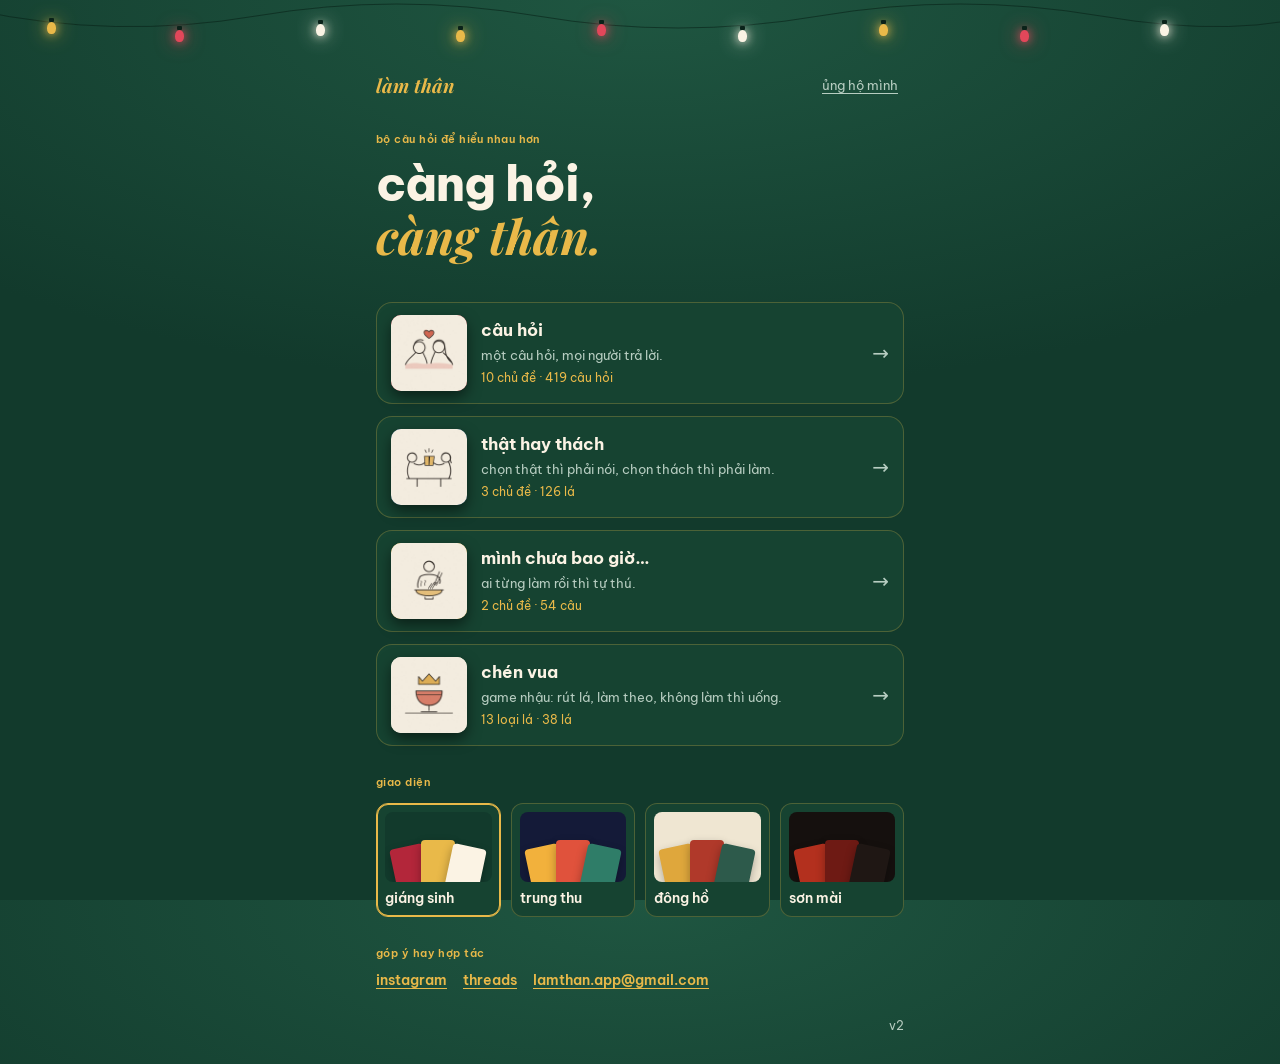
==== commit 2719dfbf: "Chén Vua: say on the home tile that it is a drinking game Co-Authored-By: Claude Opus 5.5 <noreply@a" ====
--- a/index.html
+++ b/index.html
@@ -518,7 +518,7 @@
       </button>
       <button class="mode" id="mode-vua">
         <span class="mini" data-c="2"><img alt="" id="mode-vua-art"></span>
-        <span class="cap"><h3>Chén Vua</h3><p>Rút lá, làm theo, không làm thì uống.</p><div class="meta" id="mode-vua-meta"></div></span>
+        <span class="cap"><h3>Chén Vua</h3><p>Game nhậu: rút lá, làm theo, không làm thì uống.</p><div class="meta" id="mode-vua-meta"></div></span>
         <span class="go" aria-hidden="true">→</span>
       </button>
     </div>
@@ -1352,7 +1352,7 @@
   $("mode-tod-meta").textContent = `${TOD.length} chủ đề · ${cardCount(TOD)} lá`;
   $("mode-nhb-art").src = VG("vui", 320, 320);
   $("mode-vua-art").src = VG("vua", 320, 320);
-  $("mode-vua-meta").textContent = `${VUA_CARDS.length} loại lá · ${VUA_CARDS.reduce((n, c) => n + c.n, 0)} lá`;
+  paintVuaMeta();
   $("mode-nhb-meta").textContent = cardCount(NHB) ? `${NHB.length} chủ đề · ${cardCount(NHB)} câu` : `${NHB.length} chủ đề · sắp có`;
 }
 function renderDecks(){
@@ -1826,8 +1826,8 @@
   {id:"ao",    n:2, k:"drink", icon:"shirt", name:"Cùng Màu Áo",       say:"Ai mặc áo cùng màu với bạn thì uống."},
   {id:"nhau",  n:2, k:"drink", icon:"clink", name:"Bạn Nhậu",          say:"Chọn một người. Từ giờ đến hết ván, bạn uống thì họ uống theo."},
   {id:"thac",  n:2, k:"drink", icon:"falls", name:"Thác Nước",         say:"Cả bàn cùng uống."},
-  {id:"noi",   n:4, k:"game",  icon:"chain", name:"Nối Từ",            say:"Nói một từ ghép. Người tiếp theo nối bằng chữ cuối. Ai bí thì uống.", ex:"xinh đẹp → đẹp gái → gái gú…"},
-  {id:"de",    n:4, k:"game",                name:"Chủ Đề",            say:"Bạn tự chọn một chủ đề. Lần lượt mỗi người kể một thứ thuộc chủ đề đó, không trùng. Ai bí thì uống."},
+  {id:"noi",   n:4, k:"game",  icon:"chain", name:"Nối Từ",            say:"Bạn nói một từ ghép trước. Theo vòng tròn, từng người nối tiếp bằng chữ cuối của từ trước. Ai bí thì uống.", ex:"xinh đẹp → đẹp gái → gái gú…"},
+  {id:"de",    n:4, k:"game",                name:"Chủ Đề",            say:"Bạn tự chọn một chủ đề và kể trước. Theo vòng tròn, từng người kể tiếp một thứ thuộc chủ đề đó, không trùng. Ai bí thì uống."},
   {id:"tod",   n:4, k:"pull",                name:"Thật Hay Thách",    say:"Chọn bộ, rồi chọn Thật hoặc Thách. Từ chối thì uống."},
   {id:"nhb",   n:4, k:"pull",                name:"Mình Chưa Bao Giờ", say:"Ai đã từng làm thì uống."},
   {id:"cup",   n:4, k:"cup",   icon:"crown", name:"Chén Vua",          say:"Rót một ít vào ly giữa bàn. Ai rút lá Chén Vua thứ tư thì uống cạn."},
@@ -1925,6 +1925,7 @@
   }
   const card = {id: v.deck.shift()};
   v.drawn++;
+  countVua();
   if(card.id === "cup") card.cup = ++v.cups;
   if(card.id === "nhb") card.q = vuaPull(vuaNhbPool());
   if(card.id === "de") card.topic = Math.floor(Math.random() * VUA_TOPICS.length);
@@ -2064,11 +2065,16 @@
     if(n) el.textContent = `${vi(n)} lượt trả lời`;
   });
 }
+function paintVuaMeta(){
+  const n = tally.topics.vua || 0;
+  $("mode-vua-meta").textContent = `${VUA_CARDS.length} loại lá · ${VUA_CARDS.reduce((s, c) => s + c.n, 0)} lá` + (n ? ` · ${vi(n)} lá đã rút` : "");
+}
 function setTopics(topics){
   if(!topics) return;
   let moved = false;
   for(const k in topics) if((topics[k] || 0) > (tally.topics[k] || 0)){ tally.topics[k] = topics[k]; moved = true; }
   if(!moved) return;
+  paintVuaMeta();
   const order = deckOrder().map(t => t.id).join(",");
   if(state.screen === "home" && order !== state.order) renderHome();   // a deck overtook another
   else paintTopics();
@@ -2108,17 +2114,27 @@
 
 function flushCount(){
   clearTimeout(pending.timer); pending.timer = null;
-  if(!pending.count) return;
+  if(!pending.count && !pending.vua) return;
   const items = Object.entries(pending.topics).map(([topic, n]) => ({topic, n}));
   const loose = pending.count - items.reduce((sum, it) => sum + it.n, 0);   // cards with no topic
   if(loose > 0) items.push({n: loose});
-  pending.count = 0; pending.topics = {};
+  if(pending.vua) items.push({topic: "vua", n: pending.vua});              // its own count, not the total
+  pending.count = 0; pending.topics = {}; pending.vua = 0;
   try{
     fetch("/api/count", {method:"POST", headers:{"Content-Type":"application/json"},
       body: JSON.stringify({items}), keepalive:true})
       .then(r => r.json()).then(d => { if(d && d.enabled) setTally(d.total); })
       .catch(() => {});
   }catch(e){}
+}
+
+/* Every Chén Vua card drawn. It has its own counter and stays out of the headline total. */
+function countVua(){
+  if(tally.topicsSeen) setTopics({vua: (tally.topics.vua || 0) + 1});
+  pending.vua = (pending.vua || 0) + 1;
+  if(pending.vua >= FLUSH_AT) return flushCount();
+  clearTimeout(pending.timer);
+  pending.timer = setTimeout(flushCount, FLUSH_IDLE);
 }
 
 function countCard(topic){
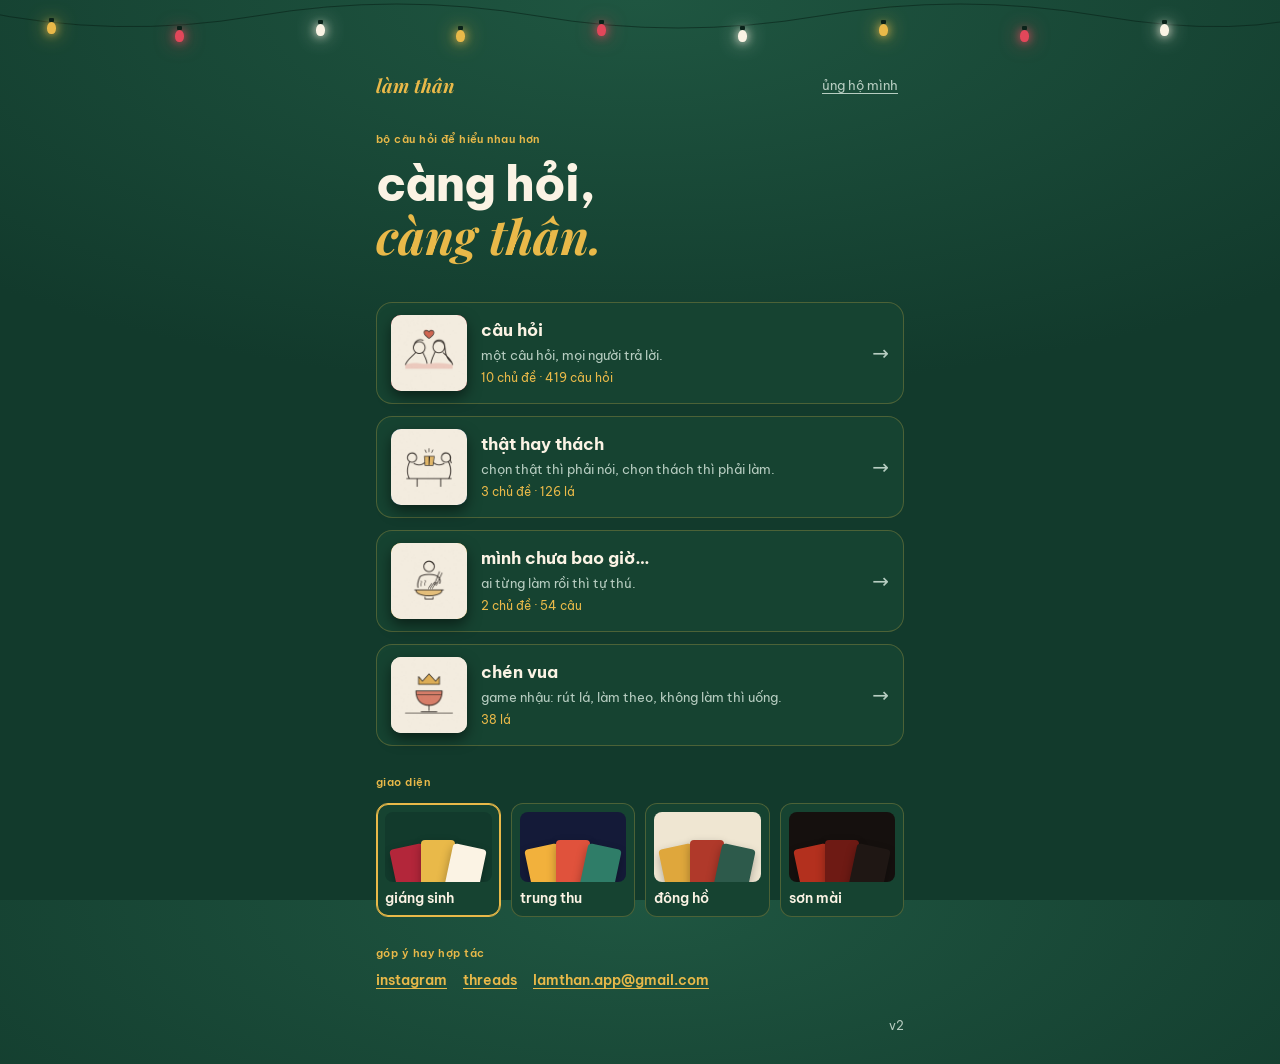
==== commit d2a79330: "Chén Vua home tile: "38 lá · N lượt chơi" Co-Authored-By: Claude Opus 5.5 <noreply@anthropic.com>" ====
--- a/index.html
+++ b/index.html
@@ -2067,7 +2067,7 @@
 }
 function paintVuaMeta(){
   const n = tally.topics.vua || 0;
-  $("mode-vua-meta").textContent = `${VUA_CARDS.length} loại lá · ${VUA_CARDS.reduce((s, c) => s + c.n, 0)} lá` + (n ? ` · ${vi(n)} lá đã rút` : "");
+  $("mode-vua-meta").textContent = `${VUA_CARDS.reduce((s, c) => s + c.n, 0)} lá` + (n ? ` · ${vi(n)} lượt chơi` : "");   // a turn is one card drawn
 }
 function setTopics(topics){
   if(!topics) return;
